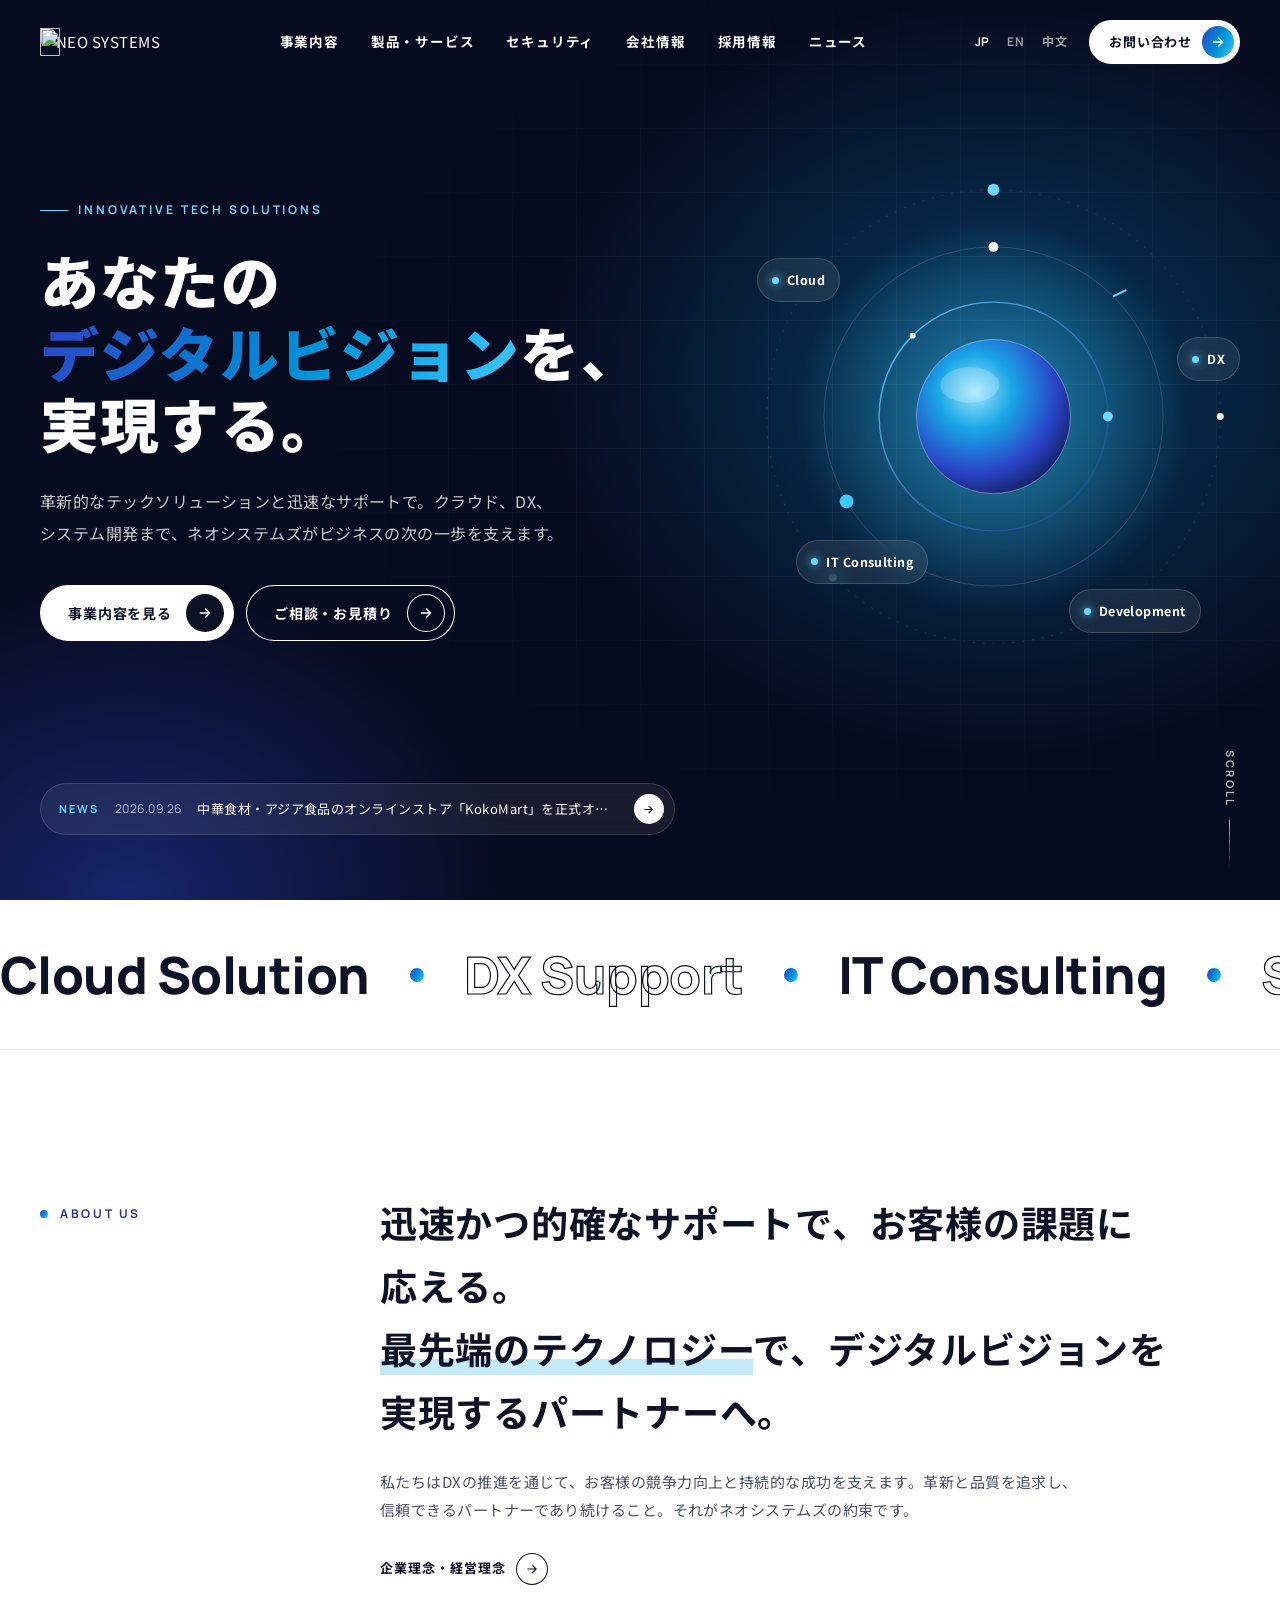
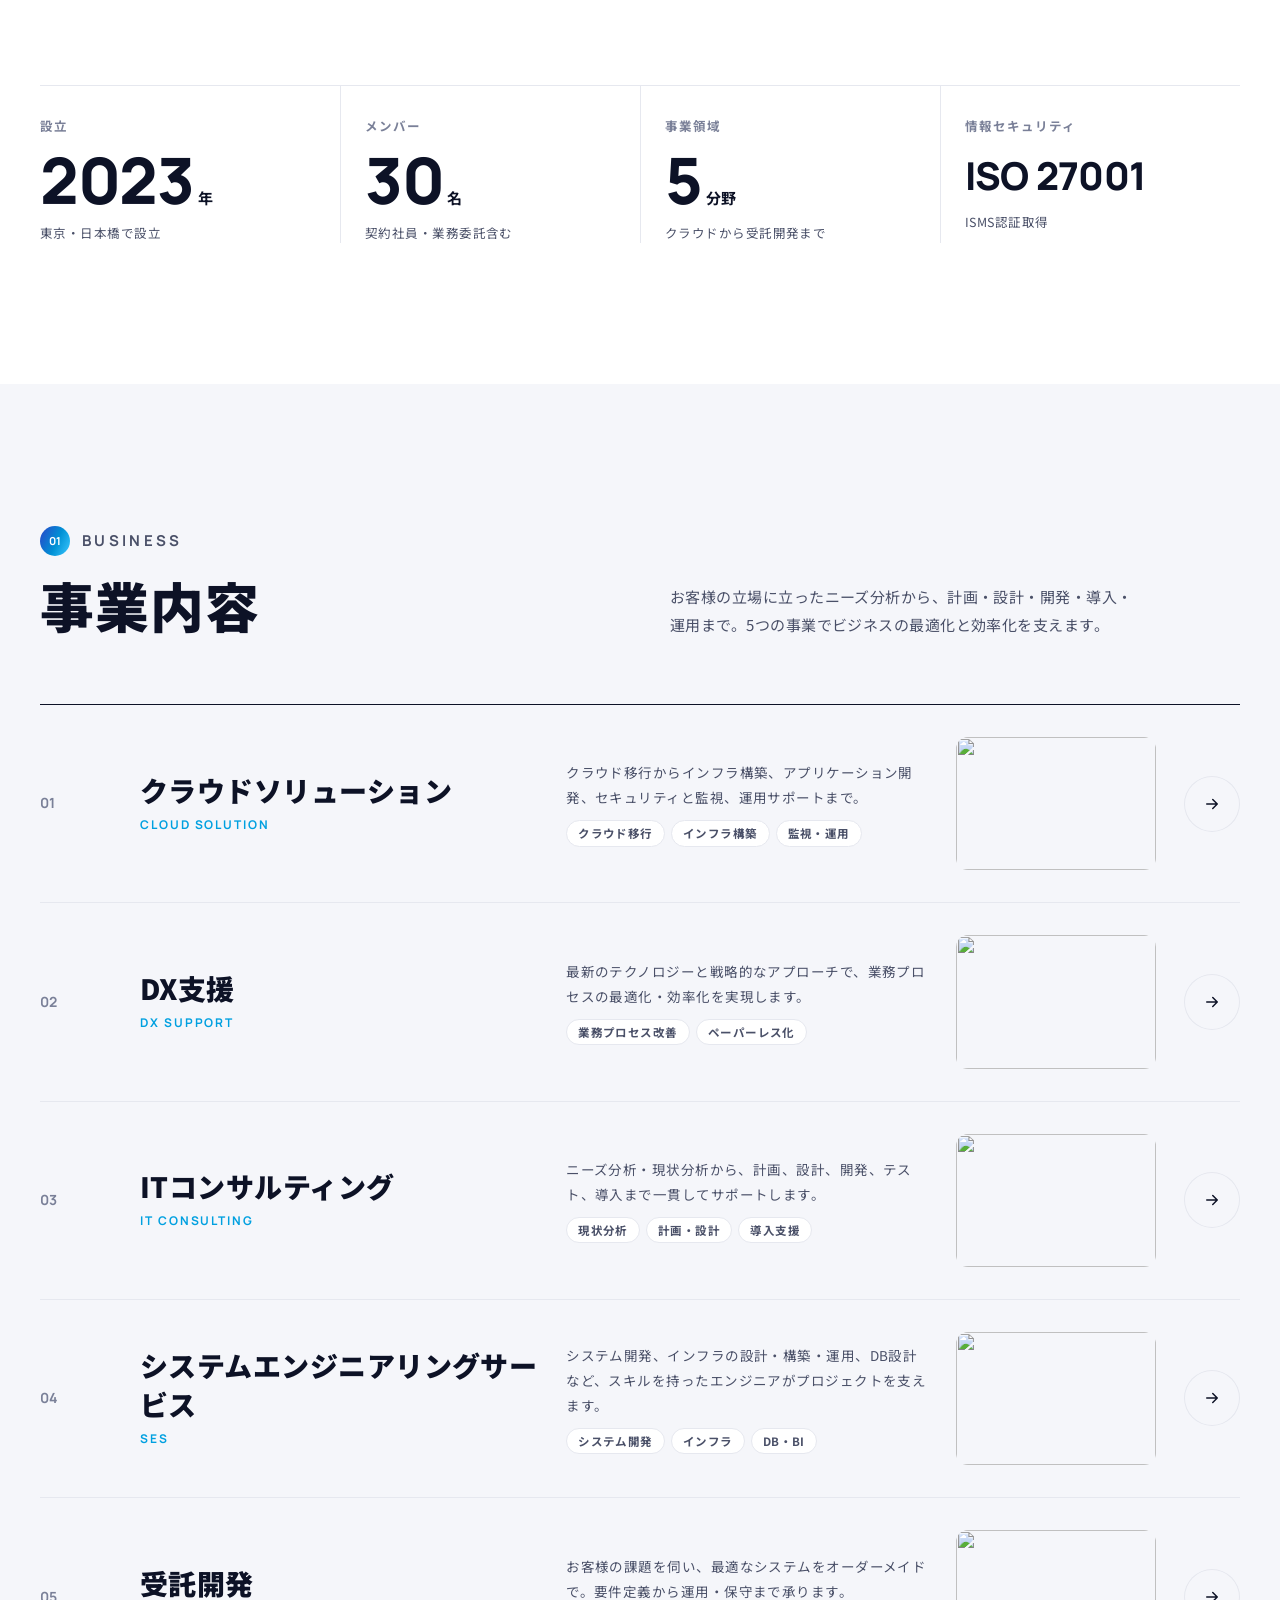
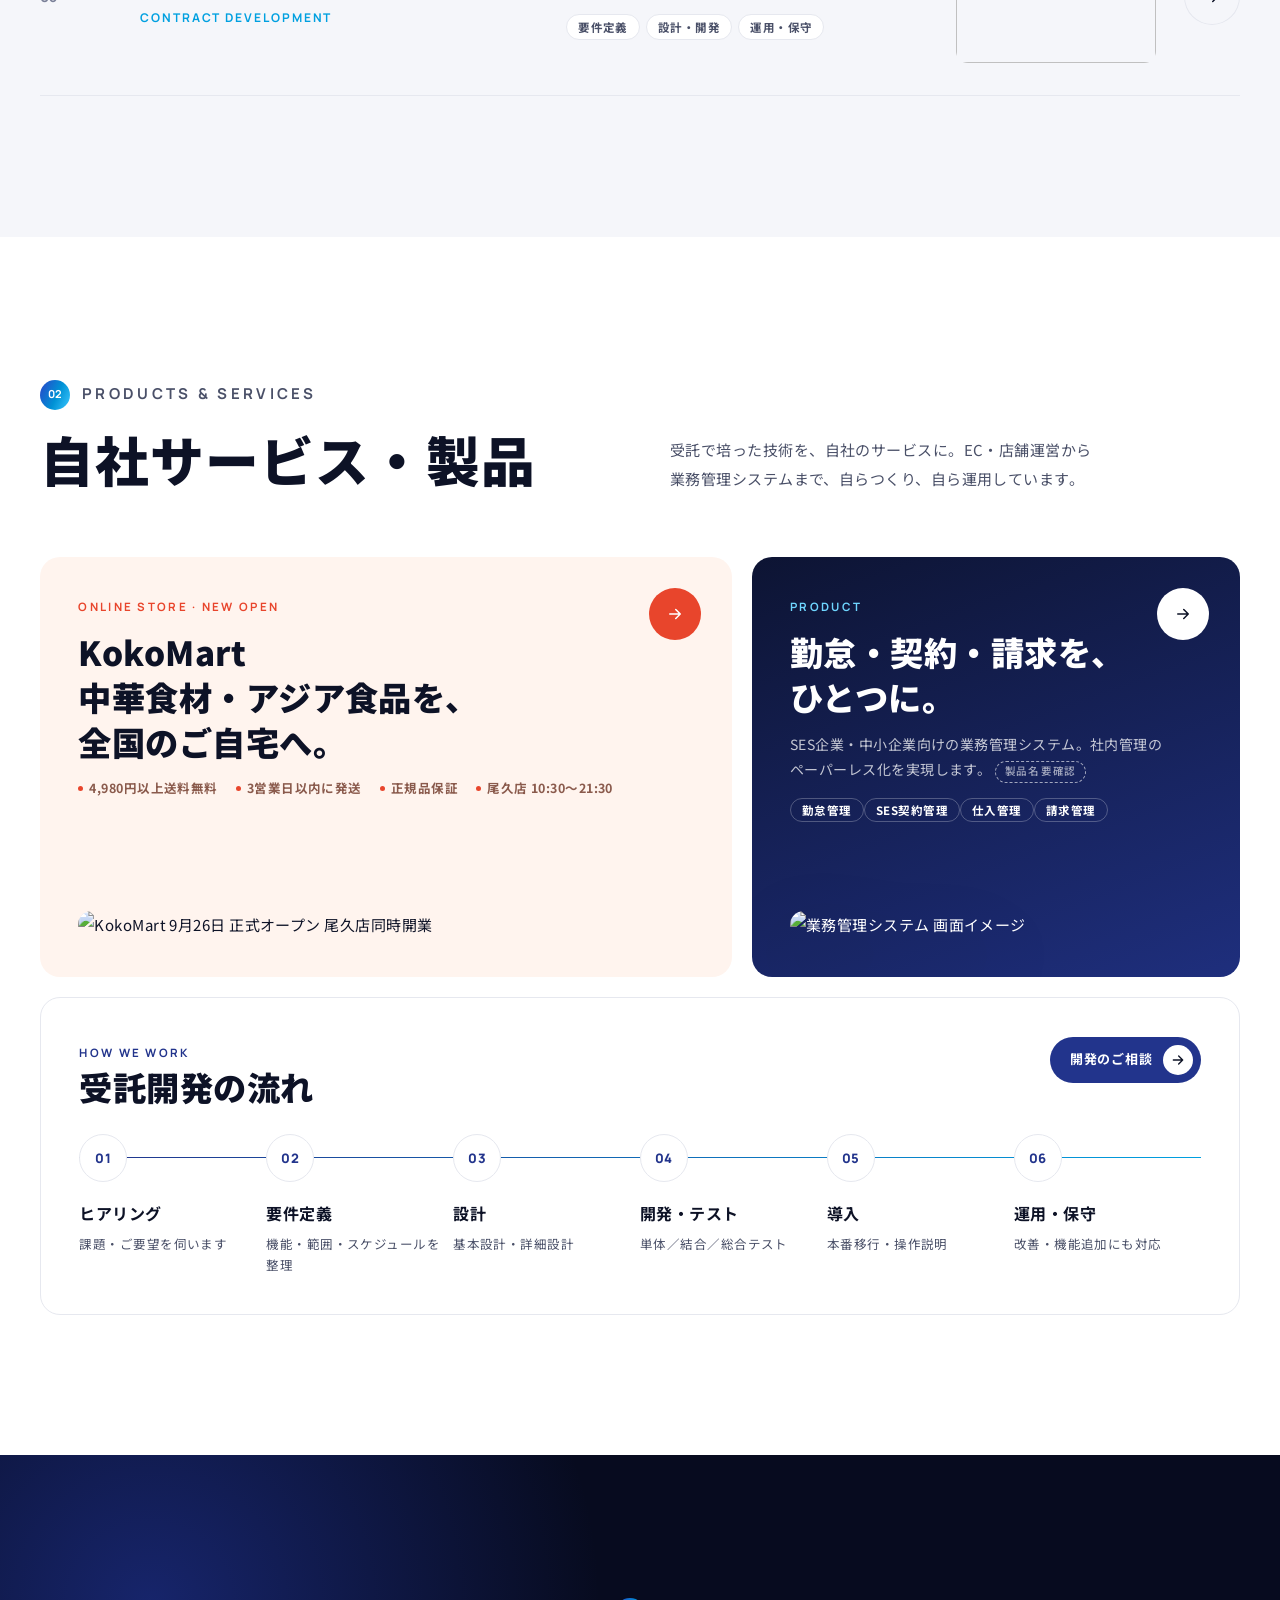
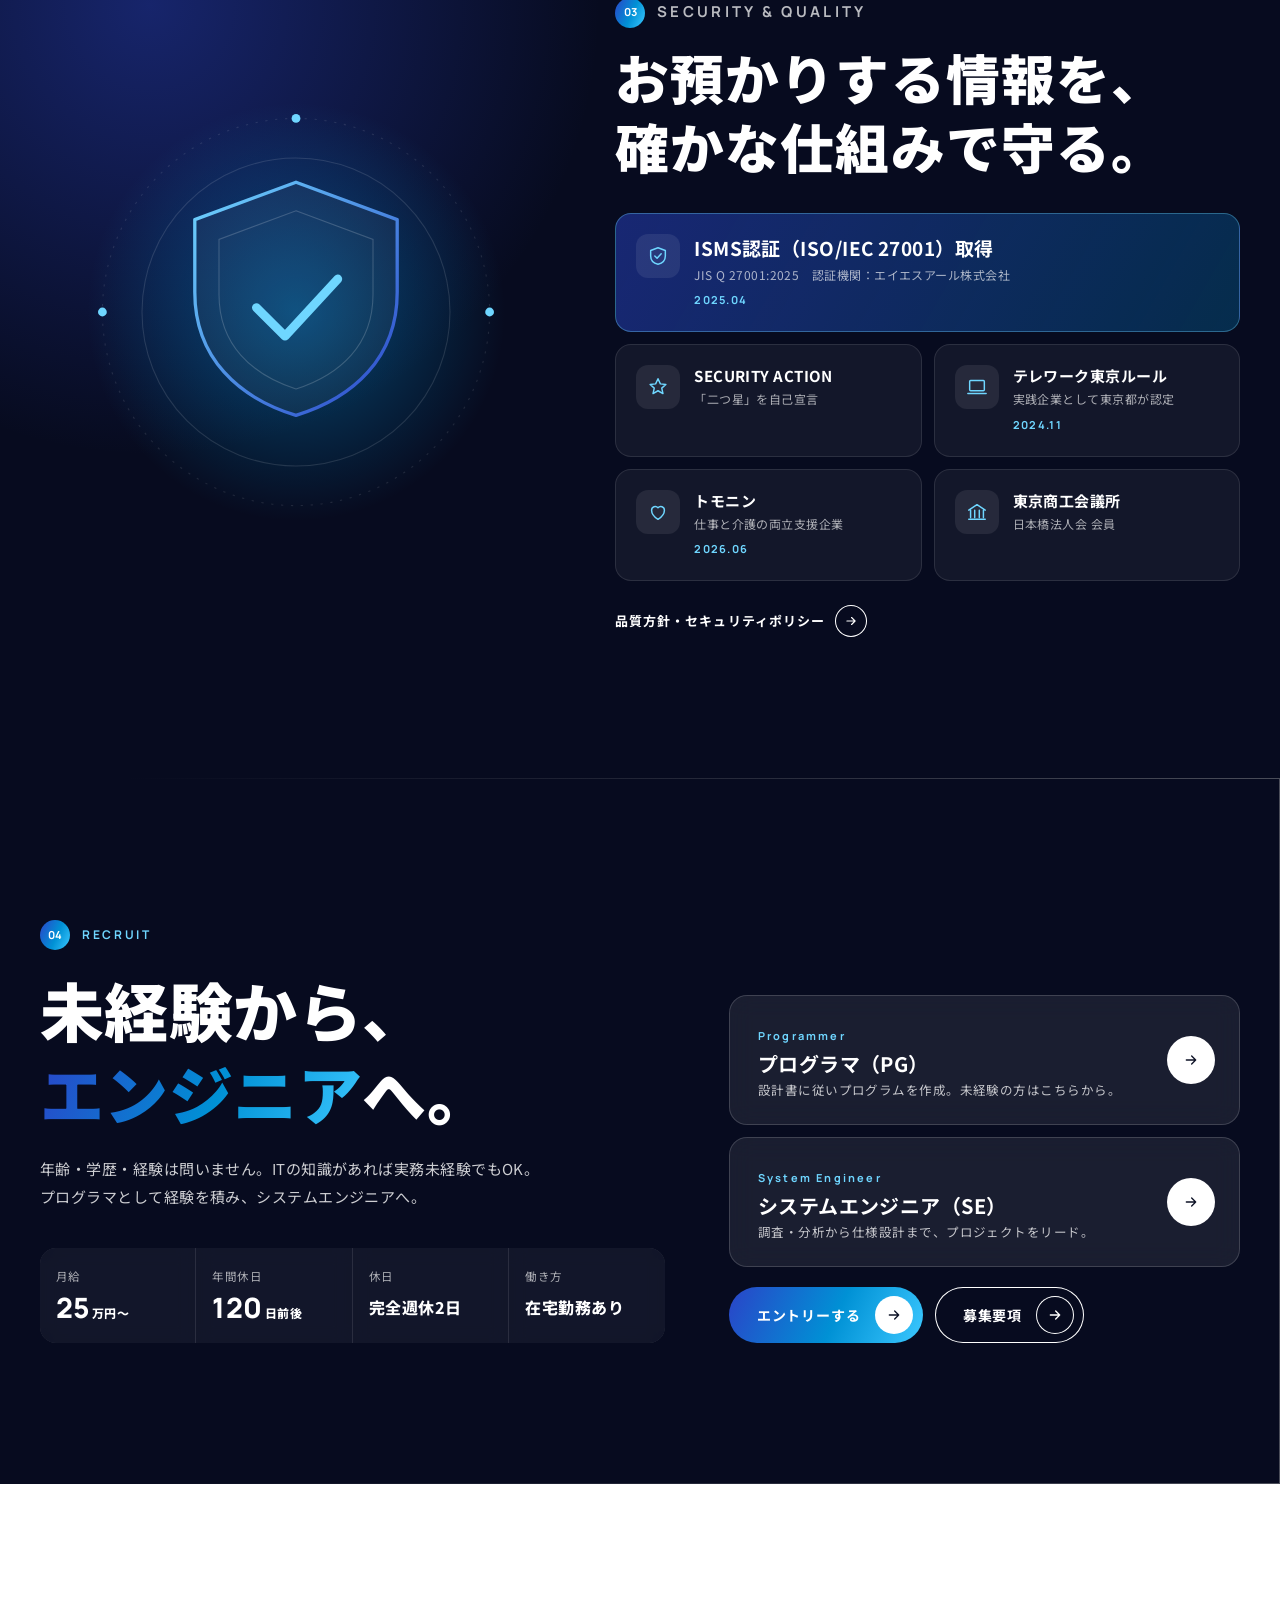
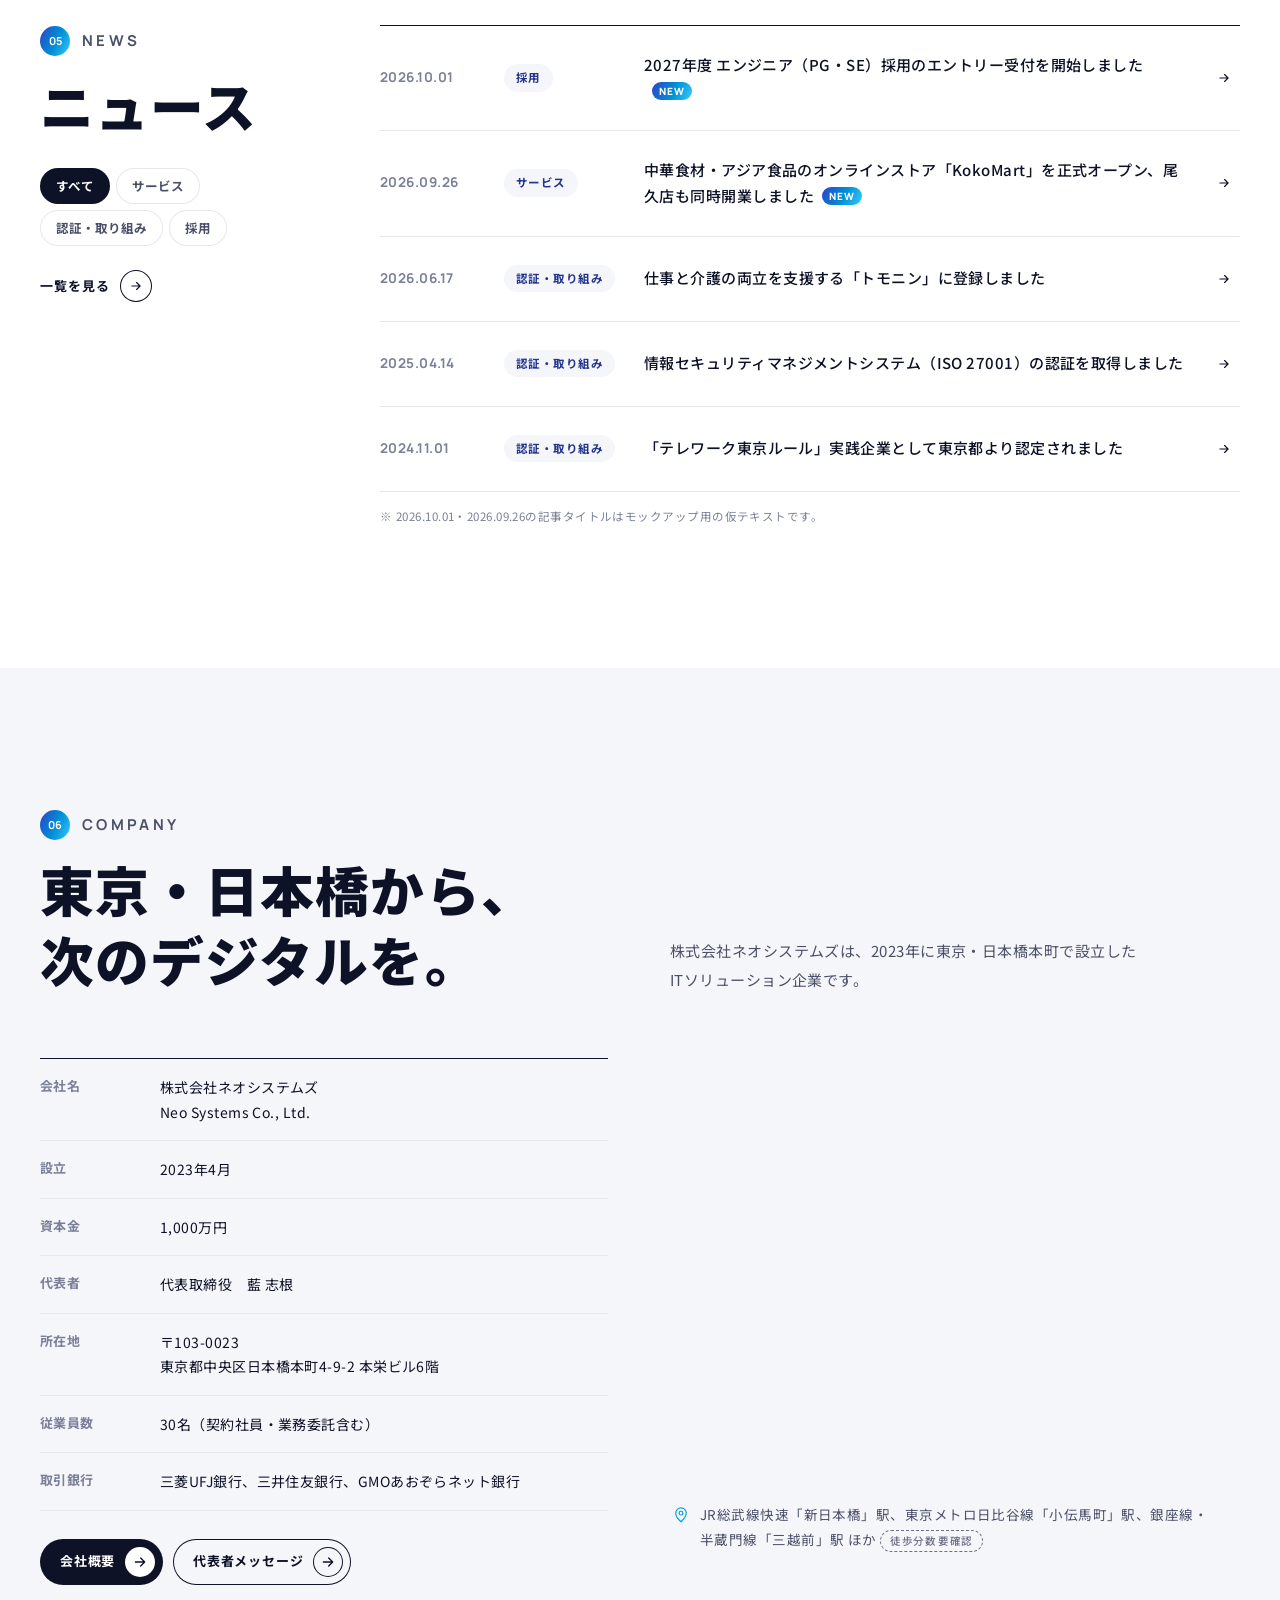
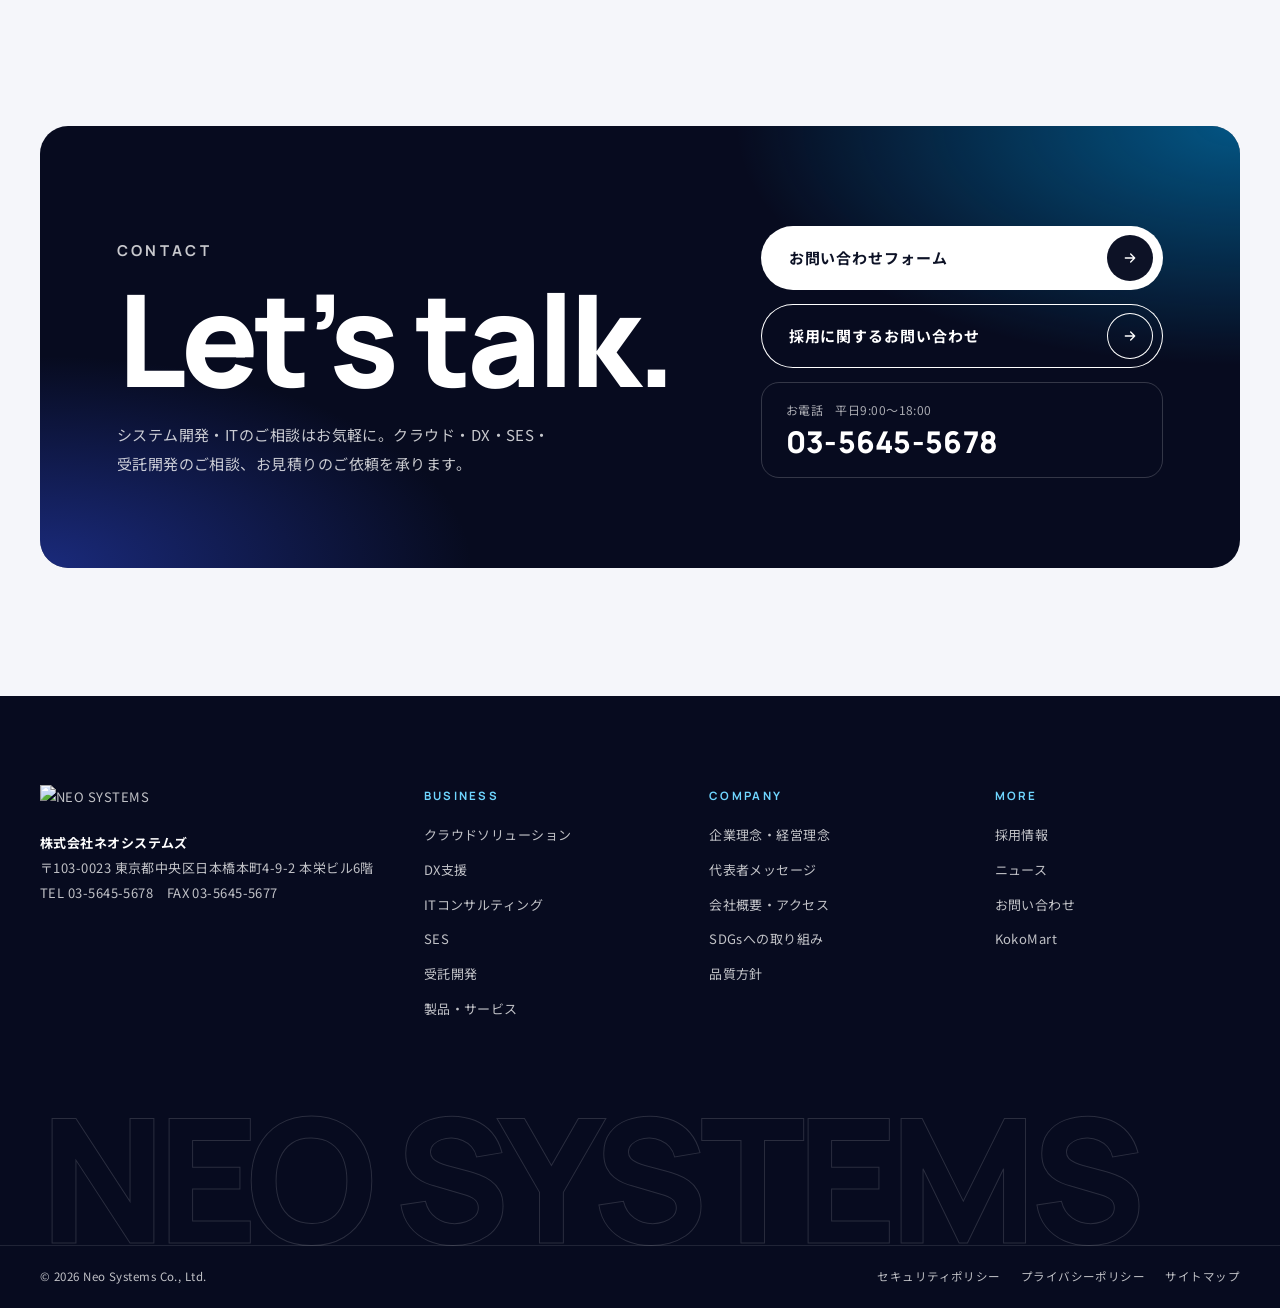
==== mockup/b-modern/ja/index.html @ 88babad9 "Initial commit: Neo Systems website mockups Co-Authored-By: Claude Opus 5.5 <noreply@anthropic.com>" ====
<!DOCTYPE html>
<html lang="ja" class="no-js">
<head>
<meta charset="utf-8">
<meta name="viewport" content="width=device-width,initial-scale=1">
<title>株式会社ネオシステムズ｜クラウド・DX支援・システム開発（東京・日本橋）</title>
<meta name="description" content="株式会社ネオシステムズの公式サイト。クラウドソリューション、DX支援、ITコンサルティング、システムエンジニアリングサービス（SES）、受託開発。ISO/IEC 27001（ISMS）認証取得。東京・日本橋。">
<link rel="preconnect" href="https://fonts.googleapis.com"><link rel="preconnect" href="https://fonts.gstatic.com" crossorigin>
<link href="https://fonts.googleapis.com/css2?family=Noto+Sans+JP:wght@400;500;700;900&family=Manrope:wght@500;700;800&display=swap" rel="stylesheet">
<link rel="stylesheet" href="../assets/css/style.css">
</head>
<body>
<svg width="0" height="0" style="position:absolute" aria-hidden="true"><defs>
<symbol id="ar" viewBox="0 0 24 24" fill="none" stroke="currentColor" stroke-width="2" stroke-linecap="round" stroke-linejoin="round"><path d="M5 12h14M13 6l6 6-6 6"/></symbol>
<symbol id="i-shield" viewBox="0 0 24 24" fill="none" stroke="currentColor" stroke-width="1.6" stroke-linecap="round" stroke-linejoin="round"><path d="M12 3l8 3v6c0 5-3.5 8-8 9-4.5-1-8-4-8-9V6z"/><path d="M8.5 12l2.5 2.5 4.5-5"/></symbol>
<symbol id="i-star" viewBox="0 0 24 24" fill="none" stroke="currentColor" stroke-width="1.6" stroke-linecap="round" stroke-linejoin="round"><path d="M12 3l2.6 5.6 6 .6-4.5 4 1.3 6-5.4-3.1-5.4 3.1 1.3-6-4.5-4 6-.6z"/></symbol>
<symbol id="i-heart" viewBox="0 0 24 24" fill="none" stroke="currentColor" stroke-width="1.6" stroke-linecap="round" stroke-linejoin="round"><path d="M12 20s-7-4.5-7-10a4 4 0 0 1 7-2.6A4 4 0 0 1 19 10c0 5.5-7 10-7 10z"/></symbol>
<symbol id="i-laptop" viewBox="0 0 24 24" fill="none" stroke="currentColor" stroke-width="1.6" stroke-linecap="round" stroke-linejoin="round"><rect x="4" y="5" width="16" height="11" rx="1"/><path d="M2 19h20"/></symbol>
<symbol id="i-hall" viewBox="0 0 24 24" fill="none" stroke="currentColor" stroke-width="1.6" stroke-linecap="round" stroke-linejoin="round"><path d="M3 10l9-6 9 6M5 10v8M9.5 10v8M14.5 10v8M19 10v8M3 20h18"/></symbol>
<symbol id="i-pin" viewBox="0 0 24 24" fill="none" stroke="currentColor" stroke-width="1.6" stroke-linecap="round" stroke-linejoin="round"><path d="M12 21s7-6.2 7-11.5A7 7 0 0 0 5 9.5C5 14.8 12 21 12 21z"/><circle cx="12" cy="9.5" r="2.5"/></symbol>
</defs></svg>

<header class="hdr">
<div class="wrap">
<a class="logo" href="index.html" aria-label="株式会社ネオシステムズ ホーム"><img class="lt" src="https://www.neo-systems.co.jp/wp-content/uploads/2023/03/%E9%80%8F%E6%98%8E2-1.png" alt="NEO SYSTEMS" width="140" height="28"><img class="dk" src="https://www.neo-systems.co.jp/wp-content/uploads/2023/03/%E6%B7%B1%E8%89%B2%E8%83%8C%E6%99%AF%E7%94%A8%E9%80%8F%E6%98%8E2-2.png" alt="" width="140" height="28"></a>
<nav class="gnav" aria-label="グローバルナビゲーション"><ul>
<li><a href="#business">事業内容</a></li>
<li><a href="#products">製品・サービス</a></li>
<li><a href="#security">セキュリティ</a></li>
<li><a href="#company">会社情報</a></li>
<li><a href="#recruit">採用情報</a></li>
<li><a href="#news">ニュース</a></li>
</ul></nav>
<div class="hdr__r">
<div class="lng" role="group" aria-label="Language"><a class="on" href="index.html">JP</a><a href="../en/index.html" data-soon="English版は、デザインの方向性が決まり次第作成します。">EN</a><a href="../zh/index.html" data-soon="中文版は、デザインの方向性が決まり次第作成します。">中文</a></div>
<a class="btn" href="contact.html">お問い合わせ<i><svg><use href="#ar"/></svg></i></a>
<button class="burger" aria-label="メニュー" aria-expanded="false" aria-controls="ovl"><i></i><i></i></button>
</div>
</div>
</header>

<div class="ovl" id="ovl" aria-hidden="true">
<ul>
<li><a href="#business">事業内容<small>Business</small></a></li>
<li><a href="#products">製品・サービス<small>Products</small></a></li>
<li><a href="#security">セキュリティ<small>Security</small></a></li>
<li><a href="#company">会社情報<small>Company</small></a></li>
<li><a href="#recruit">採用情報<small>Recruit</small></a></li>
<li><a href="#news">ニュース<small>News</small></a></li>
</ul>
<div class="ovl__b">
<a class="btn btn--grad" href="contact.html">お問い合わせ<i><svg><use href="#ar"/></svg></i></a>
<a class="ovl__tel" href="tel:+81356455678"><small>お電話（平日9:00〜18:00）</small>03-5645-5678</a>
<div class="lng" role="group" aria-label="Language"><a class="on" href="index.html">日本語</a><a href="../en/index.html" data-soon="English版は、デザインの方向性が決まり次第作成します。">English</a><a href="../zh/index.html" data-soon="中文版は、デザインの方向性が決まり次第作成します。">中文</a></div>
</div>
</div>

<main>
<!-- ============ hero ============ -->
<section class="hero">
<div class="wrap hero__in">
<div>
<p class="hero__k rv">Innovative Tech Solutions</p>
<h1 class="rv rv-d1">あなたの<br><span class="nw"><span class="g">デジタルビジョン</span>を、</span><br>実現する。</h1>
<p class="hero__lead rv rv-d2">革新的な<wbr>テックソリューションと<wbr>迅速な<wbr>サポートで。<wbr>クラウド、<wbr>DX、<wbr>システム開発まで、<wbr>ネオシステムズが<wbr>ビジネスの<wbr>次の一歩を<wbr>支えます。</p>
<div class="hero__cta rv rv-d3"><a class="btn btn--w" href="#business">事業内容を見る<i><svg><use href="#ar"/></svg></i></a><a class="btn btn--line" href="contact.html">ご相談・お見積り<i><svg><use href="#ar"/></svg></i></a></div>
</div>
<div class="hero__vis rv rv-d2" aria-hidden="true">
<div class="orb"><svg viewBox="0 0 500 500" fill="none">
<defs>
<radialGradient id="core" cx="38%" cy="34%" r="70%"><stop offset="0" stop-color="#9fe6ff"/><stop offset=".35" stop-color="#18a6e6"/><stop offset=".75" stop-color="#2a44c8"/><stop offset="1" stop-color="#16226a"/></radialGradient>
<radialGradient id="glow" cx="50%" cy="50%" r="50%"><stop offset="0" stop-color="#3cc8ff" stop-opacity=".55"/><stop offset="1" stop-color="#3cc8ff" stop-opacity="0"/></radialGradient>
<linearGradient id="ring" x1="0" y1="0" x2="1" y2="1"><stop offset="0" stop-color="#6fd6ff"/><stop offset="1" stop-color="#2a44c8" stop-opacity=".2"/></linearGradient>
</defs>
<circle cx="250" cy="250" r="200" fill="url(#glow)"/>
<circle cx="250" cy="250" r="230" stroke="rgba(255,255,255,.1)" stroke-dasharray="2 8"/>
<circle cx="250" cy="250" r="172" stroke="rgba(255,255,255,.14)"/>
<circle cx="250" cy="250" r="116" stroke="url(#ring)" stroke-width="1.5"/>
<g class="spin"><circle cx="250" cy="20" r="6" fill="#6fd6ff"/><circle cx="480" cy="250" r="3.5" fill="#fff"/><circle cx="87" cy="413" r="4" fill="#6fd6ff" opacity=".7"/></g>
<g class="spin spin--r"><circle cx="250" cy="78" r="5" fill="#fff"/><circle cx="101" cy="336" r="7" fill="#3cc8ff"/><path d="M372 128l12-6" stroke="#6fd6ff" stroke-width="2" stroke-linecap="round"/></g>
<g class="spin spin--f"><circle cx="366" cy="250" r="5" fill="#6fd6ff"/><circle cx="168" cy="168" r="3" fill="#fff"/></g>
<circle cx="250" cy="250" r="78" fill="url(#core)"/>
<ellipse cx="226" cy="218" rx="30" ry="18" fill="#fff" opacity=".22"/>
<circle cx="250" cy="250" r="78" stroke="rgba(255,255,255,.35)"/>
</svg></div>
<div class="hero__chips"><span>Cloud</span><span>DX</span><span>IT Consulting</span><span>Development</span></div>
</div>
</div>
<div class="wrap hero__btm">
<a class="ticker" href="#news"><b>NEWS</b><time datetime="2026-09-26">2026.09.26</time><span>中華食材・アジア食品のオンラインストア「KokoMart」を正式オープン</span><i><svg><use href="#ar"/></svg></i></a>
<span class="scrl">SCROLL</span>
</div>
</section>

<!-- ============ marquee ============ -->
<div class="mq" aria-hidden="true"><div class="mq__t">
<span>Cloud Solution</span><span><em>DX Support</em></span><span>IT Consulting</span><span><em>System Engineering</em></span><span>Contract Development</span>
<span>Cloud Solution</span><span><em>DX Support</em></span><span>IT Consulting</span><span><em>System Engineering</em></span><span>Contract Development</span>
</div></div>

<!-- ============ about ============ -->
<section class="sec" id="about"><div class="wrap">
<div class="about">
<p class="about__k rv">About us</p>
<div>
<p class="about__s rv">迅速かつ<wbr>的確な<wbr>サポートで、<wbr>お客様の<wbr>課題に<wbr>応える。<br><em>最先端の<wbr>テクノロジー</em>で、<wbr>デジタルビジョンを<wbr>実現する<wbr>パートナーへ。</p>
<p class="rv rv-d1">私たちは<wbr>DXの<wbr>推進を<wbr>通じて、<wbr>お客様の<wbr>競争力向上と<wbr>持続的な<wbr>成功を<wbr>支えます。<wbr>革新と<wbr>品質を<wbr>追求し、<wbr>信頼できる<wbr>パートナーで<wbr>あり続けること。<wbr>それが<wbr>ネオシステムズの<wbr>約束です。</p>
<a class="lnk rv rv-d2" href="company.html#philosophy">企業理念・経営理念<i><svg><use href="#ar"/></svg></i></a>
</div>
</div>
<ul class="stats">
<li class="rv"><small>設立</small><b><span data-count="2023">2023</span><u>年</u></b><p>東京・日本橋で設立</p></li>
<li class="rv rv-d1"><small>メンバー</small><b><span data-count="30">30</span><u>名</u></b><p>契約社員・業務委託含む</p></li>
<li class="rv rv-d2"><small>事業領域</small><b><span data-count="5">5</span><u>分野</u></b><p>クラウドから受託開発まで</p></li>
<li class="rv rv-d3"><small>情報セキュリティ</small><b class="s">ISO 27001</b><p>ISMS認証取得</p></li>
</ul>
</div></section>

<!-- ============ business ============ -->
<section class="sec sec--soft" id="business"><div class="wrap">
<div class="sh"><div><p class="sh__k rv"><b>01</b>Business</p><h2 class="rv rv-d1">事業内容</h2></div><p class="rv rv-d2">お客様の<wbr>立場に<wbr>立った<wbr>ニーズ分析から、<wbr>計画・設計・開発・導入・運用まで。<wbr>5つの<wbr>事業で<wbr>ビジネスの<wbr>最適化と<wbr>効率化を<wbr>支えます。</p></div>
<ul class="svc">
<li class="rv"><a href="business.html#cloud"><span class="svc__no">01</span><span class="svc__t"><b>クラウド<wbr>ソリューション</b><small>Cloud Solution</small></span><span class="svc__d">クラウド移行から<wbr>インフラ構築、<wbr>アプリケーション開発、<wbr>セキュリティと<wbr>監視、<wbr>運用サポートまで。<span class="tags"><span>クラウド移行</span><span>インフラ構築</span><span>監視・運用</span></span></span><span class="svc__img"><img src="https://www.neo-systems.co.jp/wp-content/uploads/2023/03/advantages-and-disadvantages-of-cloud-service.jpg" alt=""></span><span class="svc__go"><svg><use href="#ar"/></svg></span></a></li>
<li class="rv"><a href="business.html#dx"><span class="svc__no">02</span><span class="svc__t"><b>DX支援</b><small>DX Support</small></span><span class="svc__d">最新の<wbr>テクノロジーと<wbr>戦略的な<wbr>アプローチで、<wbr>業務プロセスの<wbr>最適化・効率化を<wbr>実現します。<span class="tags"><span>業務プロセス改善</span><span>ペーパーレス化</span></span></span><span class="svc__img"><img src="https://www.neo-systems.co.jp/wp-content/uploads/2023/06/cropped-dx-3.jpg" alt=""></span><span class="svc__go"><svg><use href="#ar"/></svg></span></a></li>
<li class="rv"><a href="business.html#consulting"><span class="svc__no">03</span><span class="svc__t"><b>ITコンサルティング</b><small>IT Consulting</small></span><span class="svc__d">ニーズ分析・現状分析から、<wbr>計画、<wbr>設計、<wbr>開発、<wbr>テスト、<wbr>導入まで<wbr>一貫して<wbr>サポートします。<span class="tags"><span>現状分析</span><span>計画・設計</span><span>導入支援</span></span></span><span class="svc__img"><img src="https://www.neo-systems.co.jp/wp-content/uploads/2023/03/B004.jpg" alt=""></span><span class="svc__go"><svg><use href="#ar"/></svg></span></a></li>
<li class="rv"><a href="business.html#ses"><span class="svc__no">04</span><span class="svc__t"><b>システム<wbr>エンジニアリング<wbr>サービス</b><small>SES</small></span><span class="svc__d">システム開発、<wbr>インフラの<wbr>設計・構築・運用、<wbr>DB設計など、<wbr>スキルを<wbr>持った<wbr>エンジニアが<wbr>プロジェクトを<wbr>支えます。<span class="tags"><span>システム開発</span><span>インフラ</span><span>DB・BI</span></span></span><span class="svc__img"><img src="https://www.neo-systems.co.jp/wp-content/uploads/2023/10/cropped-cropped-pixta_69012043_M-1200x675-1.jpg" alt=""></span><span class="svc__go"><svg><use href="#ar"/></svg></span></a></li>
<li class="rv"><a href="business.html#contracted"><span class="svc__no">05</span><span class="svc__t"><b>受託開発</b><small>Contract Development</small></span><span class="svc__d">お客様の<wbr>課題を<wbr>伺い、<wbr>最適な<wbr>システムを<wbr>オーダーメイドで。<wbr>要件定義から<wbr>運用・保守まで<wbr>承ります。<span class="tags"><span>要件定義</span><span>設計・開発</span><span>運用・保守</span></span></span><span class="svc__img"><img src="https://www.neo-systems.co.jp/wp-content/uploads/2021/11/cropped-Rectangle-602-1.jpg" alt=""></span><span class="svc__go"><svg><use href="#ar"/></svg></span></a></li>
</ul>
</div></section>

<!-- ============ products (bento) ============ -->
<section class="sec" id="products"><div class="wrap">
<div class="sh"><div><p class="sh__k rv"><b>02</b>Products &amp; Services</p><h2 class="rv rv-d1">自社サービス・製品</h2></div><p class="rv rv-d2">受託で<wbr>培った<wbr>技術を、<wbr>自社の<wbr>サービスに。<wbr>EC・店舗運営から<wbr>業務管理システムまで、<wbr>自ら<wbr>つくり、<wbr>自ら<wbr>運用しています。</p></div>
<div class="bento">
<a class="bc bc--koko rv" href="https://kokomart.jp/ja" target="_blank" rel="noopener">
<span class="bc__go" aria-hidden="true"><svg><use href="#ar"/></svg></span>
<div class="bc__b"><span class="bc__k">Online Store · New Open</span><h3>KokoMart<br>中華食材・アジア食品を、<wbr>全国のご自宅へ。</h3>
<div class="meta"><span>4,980円以上送料無料</span><span>3営業日以内に発送</span><span>正規品保証</span><span>尾久店 10:30〜21:30</span></div></div>
<div class="bc__img"><img src="https://img.kokomart.jp/product/2026/10/a011db4e6d8479c08c74b8c6e0899f0d.png" alt="KokoMart 9月26日 正式オープン 尾久店同時開業"></div>
</a>
<a class="bc bc--sys rv rv-d1" href="products.html">
<span class="bc__go" aria-hidden="true"><svg><use href="#ar"/></svg></span>
<div class="bc__b"><span class="bc__k">Product</span><h3>勤怠・契約・請求を、<wbr>ひとつに。</h3><p>SES企業・<wbr>中小企業向けの<wbr>業務管理システム。<wbr>社内管理の<wbr>ペーパーレス化を<wbr>実現します。 <span class="tbd">製品名 要確認</span></p>
<div class="tags"><span>勤怠管理</span><span>SES契約管理</span><span>仕入管理</span><span>請求管理</span></div></div>
<div class="bc__img"><img src="https://www.neo-systems.co.jp/wp-content/uploads/2023/10/cropped-Mac-1.png" alt="業務管理システム 画面イメージ"></div>
</a>
<div class="bc bc--flow rv" style="min-height:0">
<div class="bc__b">
<div class="hd"><div><span class="bc__k">How we work</span><h3>受託開発の流れ</h3></div><a class="btn btn--navy btn--s" href="contact.html">開発のご相談<i><svg><use href="#ar"/></svg></i></a></div>
<ol class="steps">
<li><b>ヒアリング</b><small>課題・ご要望を<wbr>伺います</small></li>
<li><b>要件定義</b><small>機能・範囲・<wbr>スケジュールを<wbr>整理</small></li>
<li><b>設計</b><small>基本設計・<wbr>詳細設計</small></li>
<li><b>開発・テスト</b><small>単体／結合／<wbr>総合テスト</small></li>
<li><b>導入</b><small>本番移行・<wbr>操作説明</small></li>
<li><b>運用・保守</b><small>改善・<wbr>機能追加にも<wbr>対応</small></li>
</ol>
</div></div>
</div>
</div></section>

<!-- ============ security (dark) ============ -->
<section class="sec sec--dark" id="security"><div class="wrap">
<div class="secu">
<div class="shield rv" aria-hidden="true"><svg viewBox="0 0 400 400" fill="none">
<defs><linearGradient id="sg" x1="0" y1="0" x2="1" y2="1"><stop offset="0" stop-color="#6fd6ff"/><stop offset="1" stop-color="#2a44c8"/></linearGradient>
<radialGradient id="sglow"><stop offset="0" stop-color="#0091d5" stop-opacity=".45"/><stop offset="1" stop-color="#0091d5" stop-opacity="0"/></radialGradient></defs>
<circle cx="200" cy="200" r="190" fill="url(#sglow)"/>
<circle cx="200" cy="200" r="176" stroke="rgba(255,255,255,.1)" stroke-dasharray="2 7"/>
<circle cx="200" cy="200" r="140" stroke="rgba(255,255,255,.12)"/>
<path d="M200 82l92 34v66c0 60-40 96-92 112-52-16-92-52-92-112v-66z" fill="rgba(255,255,255,.04)" stroke="url(#sg)" stroke-width="3" stroke-linejoin="round"/>
<path d="M200 108l70 26v50c0 46-30 73-70 86-40-13-70-40-70-86v-50z" stroke="rgba(255,255,255,.18)"/>
<path d="M164 196l26 26 48-52" stroke="#6fd6ff" stroke-width="8" stroke-linecap="round" stroke-linejoin="round"/>
<g fill="#6fd6ff"><circle cx="24" cy="200" r="4"/><circle cx="376" cy="200" r="4"/><circle cx="200" cy="24" r="4"/></g>
</svg></div>
<div>
<div class="sh" style="display:block;margin-bottom:32px"><p class="sh__k rv"><b>03</b>Security &amp; Quality</p><h2 class="rv rv-d1">お預かりする情報を、<wbr>確かな仕組みで<wbr>守る。</h2></div>
<ul class="certs">
<li class="big rv"><span class="ic"><svg><use href="#i-shield"/></svg></span><span><b>ISMS認証（ISO/IEC 27001）取得</b><small>JIS Q 27001:2025　認証機関：エイエスアール株式会社</small><time>2025.04</time></span></li>
<li class="rv rv-d1"><span class="ic"><svg><use href="#i-star"/></svg></span><span><b>SECURITY ACTION</b><small>「二つ星」を自己宣言</small></span></li>
<li class="rv rv-d1"><span class="ic"><svg><use href="#i-laptop"/></svg></span><span><b>テレワーク東京ルール</b><small>実践企業として東京都が認定</small><time>2024.11</time></span></li>
<li class="rv rv-d2"><span class="ic"><svg><use href="#i-heart"/></svg></span><span><b>トモニン</b><small>仕事と介護の両立支援企業</small><time>2026.06</time></span></li>
<li class="rv rv-d2"><span class="ic"><svg><use href="#i-hall"/></svg></span><span><b>東京商工会議所</b><small>日本橋法人会 会員</small></span></li>
</ul>
<a class="lnk rv" href="security.html">品質方針・セキュリティポリシー<i><svg><use href="#ar"/></svg></i></a>
</div>
</div>
</div></section>

<!-- ============ recruit ============ -->
<section class="sec rec" id="recruit">
<div class="rec__bg"><img src="https://www.neo-systems.co.jp/wp-content/uploads/2021/11/cropped-Rectangle-602-1.jpg" alt=""></div>
<div class="wrap"><div class="rec__g">
<div>
<p class="sh__k rv"><b>04</b>Recruit</p>
<h2 class="rv rv-d1">未経験から、<br><span class="g">エンジニア</span>へ。</h2>
<p class="rec__lead rv rv-d2">年齢・学歴・経験は<wbr>問いません。<wbr>ITの<wbr>知識が<wbr>あれば<wbr>実務未経験でも<wbr>OK。<wbr>プログラマとして<wbr>経験を<wbr>積み、<wbr>システムエンジニアへ。</p>
<ul class="rdata rv rv-d3"><li><small>月給</small><b>25<u>万円〜</u></b></li><li><small>年間休日</small><b>120<u>日前後</u></b></li><li><small>休日</small><b class="s">完全週休2日</b></li><li><small>働き方</small><b class="s">在宅勤務あり</b></li></ul>
</div>
<div class="jobs">
<a class="job rv" href="recruit.html#pg"><span><span class="en">Programmer</span><b>プログラマ（PG）</b><p>設計書に<wbr>従い<wbr>プログラムを<wbr>作成。<wbr>未経験の<wbr>方は<wbr>こちらから。</p></span><i><svg><use href="#ar"/></svg></i></a>
<a class="job rv rv-d1" href="recruit.html#se"><span><span class="en">System Engineer</span><b>システムエンジニア（SE）</b><p>調査・分析から<wbr>仕様設計まで、<wbr>プロジェクトを<wbr>リード。</p></span><i><svg><use href="#ar"/></svg></i></a>
<div class="btn-row rv rv-d2"><a class="btn btn--grad" href="recruit.html#entry">エントリーする<i><svg><use href="#ar"/></svg></i></a><a class="btn btn--line" href="recruit.html">募集要項<i><svg><use href="#ar"/></svg></i></a></div>
</div>
</div></div>
</section>

<!-- ============ news ============ -->
<section class="sec" id="news"><div class="wrap nwrap">
<div><div class="sh"><p class="sh__k rv"><b>05</b>News</p><h2 class="rv rv-d1">ニュース</h2></div>
<div class="ntabs rv rv-d2" role="group" aria-label="カテゴリで絞り込み"><button class="on" data-cat="all" aria-pressed="true">すべて</button><button data-cat="svc" aria-pressed="false">サービス</button><button data-cat="cert" aria-pressed="false">認証・取り組み</button><button data-cat="rec" aria-pressed="false">採用</button></div>
<a class="lnk rv" href="news.html" style="margin-top:24px">一覧を見る<i><svg><use href="#ar"/></svg></i></a></div>
<div>
<ul class="nlist">
<li data-cat="rec" class="rv"><a href="news.html"><time>2026.10.01</time><span class="cat">採用</span><span class="t">2027年度 エンジニア（PG・SE）採用の<wbr>エントリー受付を<wbr>開始しました<span class="new">NEW</span></span><i><svg><use href="#ar"/></svg></i></a></li>
<li data-cat="svc" class="rv"><a href="news.html"><time>2026.09.26</time><span class="cat">サービス</span><span class="t">中華食材・アジア食品の<wbr>オンラインストア<wbr>「KokoMart」を<wbr>正式オープン、<wbr>尾久店も<wbr>同時開業しました<span class="new">NEW</span></span><i><svg><use href="#ar"/></svg></i></a></li>
<li data-cat="cert" class="rv"><a href="news.html"><time>2026.06.17</time><span class="cat">認証・取り組み</span><span class="t">仕事と介護の<wbr>両立を<wbr>支援する<wbr>「トモニン」に<wbr>登録しました</span><i><svg><use href="#ar"/></svg></i></a></li>
<li data-cat="cert" class="rv"><a href="news.html"><time>2025.04.14</time><span class="cat">認証・取り組み</span><span class="t">情報セキュリティ<wbr>マネジメントシステム<wbr>（ISO 27001）の<wbr>認証を<wbr>取得しました</span><i><svg><use href="#ar"/></svg></i></a></li>
<li data-cat="cert" class="rv"><a href="news.html"><time>2024.11.01</time><span class="cat">認証・取り組み</span><span class="t">「テレワーク東京ルール」<wbr>実践企業として<wbr>東京都より<wbr>認定されました</span><i><svg><use href="#ar"/></svg></i></a></li>
</ul>
<p class="nnote">※ 2026.10.01・2026.09.26の記事タイトルはモックアップ用の仮テキストです。</p>
</div>
</div></section>

<!-- ============ company ============ -->
<section class="sec sec--soft" id="company"><div class="wrap">
<div class="sh"><div><p class="sh__k rv"><b>06</b>Company</p><h2 class="rv rv-d1">東京・日本橋から、<br>次のデジタルを。</h2></div><p class="rv rv-d2">株式会社ネオシステムズは、<wbr>2023年に<wbr>東京・日本橋本町で<wbr>設立した<wbr>ITソリューション企業です。</p></div>
<div class="co">
<div class="rv"><dl class="dl">
<dt>会社名</dt><dd>株式会社ネオシステムズ<br>Neo Systems Co., Ltd.</dd>
<dt>設立</dt><dd>2023年4月</dd>
<dt>資本金</dt><dd>1,000万円</dd>
<dt>代表者</dt><dd>代表取締役　藍 志根</dd>
<dt>所在地</dt><dd>〒103-0023<br>東京都中央区日本橋本町4-9-2 本栄ビル6階</dd>
<dt>従業員数</dt><dd>30名（契約社員・業務委託含む）</dd>
<dt>取引銀行</dt><dd>三菱UFJ銀行、三井住友銀行、GMOあおぞらネット銀行</dd>
</dl>
<div class="links"><a class="btn btn--s" href="company.html">会社概要<i><svg><use href="#ar"/></svg></i></a><a class="btn btn--s btn--line" href="company.html#message">代表者メッセージ<i><svg><use href="#ar"/></svg></i></a></div></div>
<div class="rv rv-d1"><div class="map"><iframe title="本社所在地の地図" loading="lazy" referrerpolicy="no-referrer-when-downgrade" src="https://maps.google.com/maps?q=%E6%9D%B1%E4%BA%AC%E9%83%BD%E4%B8%AD%E5%A4%AE%E5%8C%BA%E6%97%A5%E6%9C%AC%E6%A9%8B%E6%9C%AC%E7%94%BA4-9-2&z=16&output=embed"></iframe></div>
<p class="acc"><svg><use href="#i-pin"/></svg><span>JR総武線快速「新日本橋」駅、<wbr>東京メトロ日比谷線「小伝馬町」駅、<wbr>銀座線・半蔵門線「三越前」駅 ほか <span class="tbd">徒歩分数 要確認</span></span></p></div>
</div>
</div></section>

<!-- ============ CTA ============ -->
<section class="cta sec--soft"><div class="wrap">
<div class="cta__in rv">
<div><p class="cta__k">Contact</p><h2>Let’s talk.</h2><p>システム開発・ITの<wbr>ご相談は<wbr>お気軽に。<wbr>クラウド・DX・SES・受託開発の<wbr>ご相談、<wbr>お見積りの<wbr>ご依頼を<wbr>承ります。</p></div>
<div class="cta__r">
<a class="btn btn--w" href="contact.html">お問い合わせフォーム<i><svg><use href="#ar"/></svg></i></a>
<a class="btn btn--line" href="recruit.html#entry">採用に関するお問い合わせ<i><svg><use href="#ar"/></svg></i></a>
<a class="cta__tel" href="tel:+81356455678"><small>お電話　平日9:00〜18:00</small><b>03-5645-5678</b></a>
</div>
</div>
</div></section>
</main>

<footer class="ftr"><div class="wrap">
<div class="ftr__g">
<div class="ftr__co"><a class="logo" href="index.html"><img src="https://www.neo-systems.co.jp/wp-content/uploads/2023/03/%E6%B7%B1%E8%89%B2%E8%83%8C%E6%99%AF%E7%94%A8%E9%80%8F%E6%98%8E2-2.png" alt="NEO SYSTEMS" width="130" height="26"></a>
<p><b>株式会社ネオシステムズ</b><br>〒103-0023 東京都中央区日本橋本町4-9-2 本栄ビル6階<br>TEL 03-5645-5678　FAX 03-5645-5677</p></div>
<div><h4>Business</h4><ul><li><a href="business.html#cloud">クラウドソリューション</a></li><li><a href="business.html#dx">DX支援</a></li><li><a href="business.html#consulting">ITコンサルティング</a></li><li><a href="business.html#ses">SES</a></li><li><a href="business.html#contracted">受託開発</a></li><li><a href="products.html">製品・サービス</a></li></ul></div>
<div><h4>Company</h4><ul><li><a href="company.html#philosophy">企業理念・経営理念</a></li><li><a href="company.html#message">代表者メッセージ</a></li><li><a href="company.html">会社概要・アクセス</a></li><li><a href="sdgs.html">SDGsへの取り組み</a></li><li><a href="security.html">品質方針</a></li></ul></div>
<div><h4>More</h4><ul><li><a href="recruit.html">採用情報</a></li><li><a href="news.html">ニュース</a></li><li><a href="contact.html">お問い合わせ</a></li><li><a href="https://kokomart.jp/ja" target="_blank" rel="noopener">KokoMart</a></li></ul></div>
</div>
<p class="ftr__big" aria-hidden="true">NEO SYSTEMS</p>
</div>
<div class="ftr__btm"><div class="wrap"><p>© 2026 Neo Systems Co., Ltd.</p><div class="links"><a href="security.html#policy">セキュリティポリシー</a><a href="privacy.html">プライバシーポリシー</a><a href="sitemap.html">サイトマップ</a></div></div></div>
</footer>
<script src="../assets/js/main.js"></script>
</body></html>
---- mockup/b-modern/assets/css/style.css ----
/* ============================================================
   NEO SYSTEMS — Direction B「モダン・テックブランド」
   Big type, generous whitespace, dark hero, bento cards,
   list-style services, scroll reveals. Brand navy + cyan.
   ============================================================ */

:root{
  --navy:#22348c;
  --navy-d:#16226a;
  --deep:#070b1f;
  --deep-2:#0d1433;
  --cyan:#00a0e0;
  --cyan-l:#6fd6ff;
  --ink:#0d1226;
  --ink-2:#4a5068;
  --ink-3:#7a8098;
  --line:#e6e8ef;
  --soft:#f5f6fa;
  --white:#fff;
  --koko:#e8452c;
  --grad:linear-gradient(115deg,#2a44c8 0%,#0091d5 55%,#3cc8ff 100%);
  --sans:'Noto Sans JP','Hiragino Kaku Gothic ProN','Yu Gothic',Meiryo,sans-serif;
  --en:'Manrope','Noto Sans JP',sans-serif;
  --w:1240px;
  --gut:clamp(16px,4vw,40px);
  --ease:cubic-bezier(.22,.61,.36,1);
  --r:20px;
}

*{box-sizing:border-box;margin:0;padding:0}
html{-webkit-text-size-adjust:100%;scroll-behavior:smooth}
body{font-family:var(--sans);font-size:15px;line-height:1.9;letter-spacing:.03em;color:var(--ink);background:var(--white);-webkit-font-smoothing:antialiased;overflow-x:clip}
img{max-width:100%;height:auto;display:block}
a{color:inherit;text-decoration:none}
ul,ol{list-style:none}
button{font:inherit;color:inherit;background:none;border:0;cursor:pointer}
input{font:inherit}
.wrap{width:min(var(--w),100% - var(--gut)*2);margin-inline:auto}
.en{font-family:var(--en)}
html[lang="ja"] h1,html[lang="ja"] h2,html[lang="ja"] h3,html[lang="ja"] p{word-break:keep-all;overflow-wrap:anywhere}
.tbd{display:inline-flex;align-items:center;gap:5px;height:22px;padding:0 9px;border:1px dashed currentColor;border-radius:99px;font-size:10.5px;font-weight:500;letter-spacing:.04em;white-space:nowrap;line-height:1;vertical-align:middle;opacity:.8}

/* ---------- buttons ---------- */
.btn{display:inline-flex;align-items:center;justify-content:center;gap:14px;height:56px;padding:0 10px 0 28px;border-radius:99px;background:var(--ink);color:#fff;font-weight:700;font-size:14px;letter-spacing:.06em;transition:background .25s,color .25s,transform .25s var(--ease)}
.btn i{width:38px;height:38px;border-radius:50%;background:#fff;color:var(--ink);display:grid;place-items:center;transition:transform .3s var(--ease)}
.btn i svg{width:16px;height:16px}
.btn:hover i{transform:translateX(3px)}
.btn--navy{background:var(--navy)}
.btn--navy:hover{background:var(--navy-d)}
.btn--grad{background:var(--grad)}
.btn--w{background:#fff;color:var(--ink)}
.btn--w i{background:var(--ink);color:#fff}
.btn--line{background:transparent;color:inherit;box-shadow:inset 0 0 0 1px currentColor}
.btn--line i{background:transparent;color:inherit;box-shadow:inset 0 0 0 1px currentColor}
.btn--line:hover{background:rgba(127,127,127,.12)}
.btn--s{height:46px;font-size:13px;padding:0 8px 0 20px;gap:10px}
.btn--s i{width:30px;height:30px}
.lnk{display:inline-flex;align-items:center;gap:10px;font-family:var(--en);font-size:13px;font-weight:700;letter-spacing:.08em}
.lnk i{width:32px;height:32px;border-radius:50%;box-shadow:inset 0 0 0 1px currentColor;display:grid;place-items:center;transition:.3s var(--ease)}
.lnk i svg{width:14px;height:14px}
.lnk:hover i{background:var(--ink);color:#fff;box-shadow:none}

/* ---------- header ---------- */
.hdr{position:fixed;left:0;right:0;top:0;z-index:80;transition:background .35s,box-shadow .35s,color .35s;color:#fff}
.hdr .wrap{display:flex;align-items:center;justify-content:space-between;gap:24px;height:84px;transition:height .35s}
.hdr.is-solid{background:rgba(255,255,255,.88);-webkit-backdrop-filter:blur(14px);backdrop-filter:blur(14px);box-shadow:0 1px 0 var(--line);color:var(--ink)}
.hdr.is-solid .wrap{height:68px}
.logo{display:block;position:relative;height:28px}
.logo img{height:28px;width:auto;transition:opacity .3s}
.logo .dk{position:absolute;left:0;top:0;opacity:0}
.hdr .logo .lt{opacity:0}.hdr .logo .dk{opacity:1}
.hdr.is-solid .logo .lt,.menu-open .hdr .logo .lt{opacity:1}.hdr.is-solid .logo .dk{opacity:0}
.menu-open .hdr .logo .lt{opacity:0}.menu-open .hdr .logo .dk{opacity:1}
.gnav ul{display:flex;gap:4px}
.gnav a{display:block;padding:8px 14px;border-radius:99px;font-size:13.5px;font-weight:700;letter-spacing:.06em;transition:background .25s}
.gnav a:hover{background:rgba(255,255,255,.12)}
.hdr.is-solid .gnav a:hover{background:var(--soft)}
.hdr__r{display:flex;align-items:center;gap:14px}
.lng{display:flex;align-items:center;gap:2px;font-family:var(--en);font-size:12px;font-weight:700}
.lng a{padding:4px 8px;border-radius:99px;opacity:.6;transition:.2s}
.lng a.on{opacity:1}
.lng a:hover{opacity:1}
.hdr .btn{height:44px;font-size:13px;padding:0 6px 0 20px;gap:10px;background:#fff;color:var(--ink)}
.hdr .btn i{width:32px;height:32px;background:var(--grad);color:#fff}
.hdr.is-solid .btn{background:var(--ink);color:#fff}
.burger{display:none;width:48px;height:48px;border-radius:50%;box-shadow:inset 0 0 0 1px currentColor;flex-direction:column;align-items:center;justify-content:center;gap:5px}
.burger i{display:block;width:18px;height:1.5px;background:currentColor;transition:transform .35s var(--ease)}
.menu-open .burger i:nth-child(1){transform:translateY(3.25px) rotate(45deg)}
.menu-open .burger i:nth-child(2){transform:translateY(-3.25px) rotate(-45deg)}
@media(max-width:1080px){.gnav,.hdr .lng{display:none}.burger{display:flex}}
@media(max-width:560px){.hdr .btn{display:none}.hdr .wrap{height:68px}.logo,.logo img{height:22px}}

/* full-screen menu */
.ovl{position:fixed;inset:0;z-index:70;background:var(--deep);color:#fff;display:flex;flex-direction:column;padding:100px var(--gut) 32px;overflow-y:auto;opacity:0;visibility:hidden;transition:opacity .4s var(--ease),visibility 0s .4s}
.menu-open .ovl{opacity:1;visibility:visible;transition:opacity .4s var(--ease)}
.menu-open{overflow:hidden}
.menu-open .hdr{background:transparent;box-shadow:none;color:#fff;-webkit-backdrop-filter:none;backdrop-filter:none}
.ovl ul li{border-bottom:1px solid rgba(255,255,255,.12);opacity:0;transform:translateY(12px);transition:.5s var(--ease)}
.menu-open .ovl ul li{opacity:1;transform:none}
.menu-open .ovl ul li:nth-child(2){transition-delay:.04s}.menu-open .ovl ul li:nth-child(3){transition-delay:.08s}.menu-open .ovl ul li:nth-child(4){transition-delay:.12s}.menu-open .ovl ul li:nth-child(5){transition-delay:.16s}.menu-open .ovl ul li:nth-child(6){transition-delay:.2s}
.ovl ul a{display:flex;align-items:baseline;justify-content:space-between;padding:16px 0;font-size:22px;font-weight:700}
.ovl ul a small{font-family:var(--en);font-size:11px;letter-spacing:.16em;color:var(--cyan-l);text-transform:uppercase}
.ovl__b{margin-top:auto;padding-top:28px;display:flex;flex-direction:column;gap:16px}
.ovl__b .btn{width:100%;justify-content:space-between}
.ovl__tel{font-family:var(--en);font-size:24px;font-weight:800}
.ovl__tel small{display:block;font-family:var(--sans);font-size:11px;font-weight:400;opacity:.7}
.ovl .lng{font-size:14px}
@media(min-width:1081px){.ovl{display:none}}

/* ---------- hero ---------- */
.hero{position:relative;min-height:max(680px,100svh);background:var(--deep);color:#fff;overflow:hidden;display:flex;flex-direction:column}
.hero::before{content:"";position:absolute;inset:0;background:
  radial-gradient(60% 70% at 78% 42%,rgba(0,145,213,.35) 0,transparent 60%),
  radial-gradient(50% 60% at 10% 100%,rgba(42,68,200,.45) 0,transparent 60%);pointer-events:none}
.hero::after{content:"";position:absolute;inset:0;background-image:linear-gradient(rgba(255,255,255,.06) 1px,transparent 1px),linear-gradient(90deg,rgba(255,255,255,.06) 1px,transparent 1px);background-size:64px 64px;-webkit-mask-image:radial-gradient(70% 70% at 70% 45%,#000 0,transparent 75%);mask-image:radial-gradient(70% 70% at 70% 45%,#000 0,transparent 75%);pointer-events:none}
.hero__in{position:relative;z-index:2;flex:1;display:grid;grid-template-columns:1.15fr .85fr;align-items:center;gap:40px;padding:130px 0 48px}
.hero__k{display:inline-flex;align-items:center;gap:10px;font-family:var(--en);font-size:12px;font-weight:700;letter-spacing:.24em;text-transform:uppercase;color:var(--cyan-l)}
.hero__k::before{content:"";width:28px;height:1px;background:currentColor}
.hero h1{font-size:clamp(30px,4.6vw,66px);font-weight:900;line-height:1.22;letter-spacing:.02em;margin-top:22px}
.hero h1 .nw{white-space:nowrap}
.hero h1 .g{background:var(--grad);-webkit-background-clip:text;background-clip:text;color:transparent}
.hero__lead{font-size:clamp(14px,1.3vw,16px);color:rgba(255,255,255,.78);margin-top:26px;max-width:540px;line-height:2}
.hero__cta{display:flex;flex-wrap:wrap;gap:12px;margin-top:36px}
.hero__vis{position:relative;aspect-ratio:1/1;width:100%;max-width:520px;justify-self:end}
.orb{position:absolute;inset:0}
.orb svg{width:100%;height:100%;overflow:visible}
.orb .spin{transform-origin:250px 250px;animation:spin 40s linear infinite}
.orb .spin--r{animation-duration:60s;animation-direction:reverse}
.orb .spin--f{animation-duration:26s}
@keyframes spin{to{transform:rotate(360deg)}}
.hero__chips{position:absolute;inset:0}
.hero__chips span{position:absolute;display:inline-flex;align-items:center;gap:8px;padding:9px 14px;border-radius:99px;background:rgba(255,255,255,.08);border:1px solid rgba(255,255,255,.16);-webkit-backdrop-filter:blur(10px);backdrop-filter:blur(10px);font-size:12.5px;font-weight:700;white-space:nowrap;animation:float 6s var(--ease) infinite alternate}
.hero__chips span::before{content:"";width:7px;height:7px;border-radius:50%;background:var(--cyan-l);box-shadow:0 0 10px var(--cyan-l)}
.hero__chips span:nth-child(1){left:2%;top:18%}
.hero__chips span:nth-child(2){right:0;top:34%;animation-delay:-2s}
.hero__chips span:nth-child(3){left:10%;bottom:16%;animation-delay:-4s}
.hero__chips span:nth-child(4){right:8%;bottom:6%;animation-delay:-1s}
@keyframes float{to{transform:translateY(-10px)}}
.hero__btm{position:relative;z-index:2;display:flex;align-items:center;justify-content:space-between;gap:20px;padding-bottom:32px}
.ticker{display:flex;align-items:center;gap:16px;min-width:0;padding:10px 10px 10px 18px;border-radius:99px;background:rgba(255,255,255,.07);border:1px solid rgba(255,255,255,.14);-webkit-backdrop-filter:blur(10px);backdrop-filter:blur(10px);font-size:13px;transition:background .25s}
.ticker:hover{background:rgba(255,255,255,.12)}
.ticker b{font-family:var(--en);font-size:11px;letter-spacing:.18em;color:var(--cyan-l)}
.ticker time{font-family:var(--en);font-size:12px;opacity:.7}
.ticker span{white-space:nowrap;overflow:hidden;text-overflow:ellipsis}
.ticker i{flex:0 0 30px;height:30px;border-radius:50%;background:#fff;color:var(--ink);display:grid;place-items:center}
.ticker i svg{width:13px;height:13px}
.scrl{display:flex;align-items:center;gap:12px;font-family:var(--en);font-size:11px;font-weight:700;letter-spacing:.24em;opacity:.7;writing-mode:vertical-rl}
.scrl::after{content:"";width:1px;height:48px;background:linear-gradient(#fff,transparent);animation:scrl 2s var(--ease) infinite}
@keyframes scrl{0%{transform:scaleY(0);transform-origin:top}50%{transform:scaleY(1);transform-origin:top}51%{transform-origin:bottom}100%{transform:scaleY(0);transform-origin:bottom}}
@media(max-width:900px){
  .hero__in{grid-template-columns:1fr;padding:120px 0 24px;gap:8px}
  .hero__vis{order:-1;max-width:300px;justify-self:center;margin-bottom:-10px}
  .hero__chips span{font-size:11px;padding:6px 10px}
  .scrl{display:none}
}
@media(max-width:560px){.hero__vis{max-width:240px}.ticker time{display:none}}

/* ---------- marquee ---------- */
.mq{overflow:hidden;border-bottom:1px solid var(--line);padding:26px 0;background:#fff}
.mq__t{display:flex;width:max-content;animation:mq 40s linear infinite}
.mq__t span{display:flex;align-items:center;gap:40px;padding-right:40px;font-family:var(--en);font-size:clamp(28px,4vw,52px);font-weight:800;letter-spacing:-.01em;white-space:nowrap;color:var(--ink)}
.mq__t span em{font-style:normal;-webkit-text-stroke:1.2px var(--ink);color:transparent}
.mq__t span::after{content:"";width:14px;height:14px;border-radius:50%;background:var(--grad)}
@keyframes mq{to{transform:translateX(-50%)}}

/* ---------- section heading ---------- */
.sec{padding:clamp(80px,11vw,150px) 0}
.sec--soft{background:var(--soft)}
.sh{display:grid;grid-template-columns:minmax(0,1fr) minmax(0,1fr);gap:24px 60px;align-items:end;margin-bottom:clamp(40px,5vw,72px)}
.sh--c{grid-template-columns:1fr;text-align:center;justify-items:center}
.sh__k{display:inline-flex;align-items:center;gap:12px;font-family:var(--en);font-size:12px;font-weight:700;letter-spacing:.22em;text-transform:uppercase;color:var(--navy)}
.sh__k b{display:grid;place-items:center;width:30px;height:30px;border-radius:50%;background:var(--grad);color:#fff;font-size:11px;letter-spacing:0}
.sh h2{font-size:clamp(30px,4.2vw,56px);font-weight:900;line-height:1.3;letter-spacing:.02em;margin-top:14px}
.sh p{font-size:15px;color:var(--ink-2);max-width:520px}
.sh .lnk{margin-top:18px}
@media(max-width:800px){.sh{grid-template-columns:1fr}}

/* ---------- about + stats ---------- */
.about{display:grid;grid-template-columns:280px 1fr;gap:40px 60px}
.about__k{font-family:var(--en);font-size:12px;font-weight:700;letter-spacing:.22em;text-transform:uppercase;color:var(--navy);display:flex;align-items:center;gap:12px;align-self:start;padding-top:12px}
.about__k::before{content:"";width:8px;height:8px;border-radius:50%;background:var(--grad)}
.about__s{font-size:clamp(22px,2.9vw,38px);font-weight:700;line-height:1.7;letter-spacing:.02em}
.about__s em{font-style:normal;background:linear-gradient(transparent 70%,rgba(0,160,224,.22) 70%)}
.about__s + p{font-size:15px;color:var(--ink-2);margin-top:24px;max-width:720px}
.about .lnk{margin-top:28px}
@media(max-width:800px){.about{grid-template-columns:1fr;gap:16px}}
.stats{display:grid;grid-template-columns:repeat(4,1fr);margin-top:clamp(56px,8vw,100px);border-top:1px solid var(--line)}
.stats li{padding:28px 24px 0 0}
.stats li + li{padding-left:24px;border-left:1px solid var(--line)}
.stats small{display:block;font-size:12.5px;font-weight:700;color:var(--ink-3);letter-spacing:.08em}
.stats b{display:flex;align-items:baseline;gap:4px;font-family:var(--en);font-size:clamp(40px,5vw,68px);font-weight:800;line-height:1.1;letter-spacing:-.02em;margin-top:8px}
.stats b u{text-decoration:none;font-family:var(--sans);font-size:15px;font-weight:700;letter-spacing:0}
.stats b.s{font-size:clamp(26px,3vw,40px);padding:10px 0 7px}
.stats p{font-size:12.5px;color:var(--ink-2);margin-top:6px;line-height:1.7}
@media(max-width:800px){.stats{grid-template-columns:1fr 1fr}.stats li:nth-child(3){padding-left:0;border-left:0}.stats li:nth-child(n+3){border-top:1px solid var(--line);margin-top:24px}}

/* ---------- services list ---------- */
.svc{border-top:1px solid var(--ink)}
.svc li{border-bottom:1px solid var(--line)}
.svc a{display:grid;grid-template-columns:72px minmax(0,1.1fr) minmax(0,1fr) 200px 56px;gap:28px;align-items:center;padding:32px 0;position:relative;transition:padding .4s var(--ease)}
.svc a::before{content:"";position:absolute;inset:0 calc(var(--gut)*-1);background:var(--soft);opacity:0;transition:opacity .35s;z-index:-1;border-radius:12px}
.svc li{position:relative;z-index:0}
.svc a:hover::before{opacity:1}
.svc__no{font-family:var(--en);font-size:14px;font-weight:700;color:var(--ink-3)}
.svc__t b{display:block;font-size:clamp(20px,2.2vw,28px);font-weight:900;line-height:1.4}
.svc__t small{display:block;font-family:var(--en);font-size:12px;font-weight:700;letter-spacing:.16em;text-transform:uppercase;color:var(--cyan);margin-top:4px}
.svc__d{font-size:13.5px;color:var(--ink-2);line-height:1.85}
.svc__d .tags{display:flex;flex-wrap:wrap;gap:6px;margin-top:10px}
.tags span{font-size:11.5px;font-weight:700;padding:3px 11px;border-radius:99px;border:1px solid var(--line);color:var(--ink-2);background:#fff;line-height:1.6}
.svc__img{aspect-ratio:3/2;border-radius:12px;overflow:hidden}
.svc__img img{width:100%;height:100%;object-fit:cover;transition:transform .6s var(--ease)}
.svc a:hover .svc__img img{transform:scale(1.07)}
.svc__go{width:56px;height:56px;border-radius:50%;box-shadow:inset 0 0 0 1px var(--line);display:grid;place-items:center;transition:.35s var(--ease)}
.svc__go svg{width:18px;height:18px}
.svc a:hover .svc__go{background:var(--ink);color:#fff;box-shadow:none;transform:rotate(-45deg)}
@media(max-width:1000px){.svc a{grid-template-columns:48px 1fr 160px;gap:8px 20px}.svc__d{grid-column:2/3;grid-row:2}.svc__img{grid-column:3;grid-row:1/3}.svc__go{display:none}}
@media(max-width:600px){.svc a{grid-template-columns:1fr;padding:26px 0}.svc__no{font-size:12px}.svc__d,.svc__img{grid-column:auto;grid-row:auto}.svc__img{order:-1;aspect-ratio:16/9}}

/* ---------- bento (products) ---------- */
.bento{display:grid;grid-template-columns:repeat(12,1fr);gap:20px}
.bc{position:relative;border-radius:var(--r);overflow:hidden;display:flex;flex-direction:column;min-height:420px;isolation:isolate}
.bc--koko{grid-column:span 7;background:#fff4ee}
.bc--sys{grid-column:span 5;background:linear-gradient(160deg,var(--deep-2),var(--navy) 120%);color:#fff}
.bc--flow{grid-column:span 12;background:#fff;border:1px solid var(--line)}
@media(max-width:900px){.bc--koko,.bc--sys{grid-column:span 12}}
.bc__b{padding:clamp(24px,3vw,40px);display:flex;flex-direction:column;gap:12px;position:relative;z-index:2}
.bc__k{display:inline-flex;align-items:center;gap:8px;font-family:var(--en);font-size:11.5px;font-weight:700;letter-spacing:.2em;text-transform:uppercase}
.bc--koko .bc__k{color:var(--koko)}
.bc--sys .bc__k{color:var(--cyan-l)}
.bc h3{font-size:clamp(24px,2.6vw,34px);font-weight:900;line-height:1.35}
.bc p{font-size:14px;line-height:1.85}
.bc--koko p{color:#6b4a40}
.bc--sys p{color:rgba(255,255,255,.75)}
.bc__img{margin-top:auto;padding:0 clamp(24px,3vw,40px) clamp(24px,3vw,40px)}
.bc__img img{width:100%;border-radius:14px;box-shadow:0 30px 60px -30px rgba(120,40,20,.45);transition:transform .6s var(--ease)}
.bc:hover .bc__img img{transform:translateY(-6px)}
.bc--sys .bc__img img{box-shadow:none;filter:drop-shadow(0 30px 40px rgba(0,0,0,.45))}
.bc .tags span{background:transparent}
.bc--koko .tags span{border-color:rgba(232,69,44,.35);color:var(--koko)}
.bc--sys .tags span{border-color:rgba(255,255,255,.25);color:#fff}
.bc__go{position:absolute;right:clamp(20px,2.4vw,32px);top:clamp(20px,2.4vw,32px);z-index:3;width:52px;height:52px;border-radius:50%;display:grid;place-items:center;background:#fff;color:var(--ink);transition:.35s var(--ease)}
.bc--koko .bc__go{background:var(--koko);color:#fff}
.bc__go svg{width:18px;height:18px}
.bc:hover .bc__go{transform:rotate(-45deg)}
.bc__b .meta{display:flex;flex-wrap:wrap;gap:6px 18px;font-size:12.5px;font-weight:700;color:#8a5a4c}
.bc__b .meta span{display:inline-flex;align-items:center;gap:6px}
.bc__b .meta span::before{content:"";width:5px;height:5px;border-radius:50%;background:var(--koko)}

/* process (inside bento) */
.bc--flow .bc__b{gap:24px}
.steps{display:grid;grid-template-columns:repeat(6,1fr);position:relative;counter-reset:s}
.steps::before{content:"";position:absolute;left:0;right:0;top:23px;height:1px;background:linear-gradient(90deg,var(--navy),var(--cyan))}
.steps li{position:relative;padding-right:12px}
.steps li::before{counter-increment:s;content:counter(s,decimal-leading-zero);display:grid;place-items:center;width:46px;height:46px;border-radius:50%;background:#fff;border:1px solid var(--line);font-family:var(--en);font-size:13px;font-weight:800;color:var(--navy);position:relative;transition:.3s}
.steps li:hover::before{background:var(--grad);color:#fff;border-color:transparent}
.steps b{display:block;font-size:16px;margin-top:16px}
.steps small{display:block;font-size:12.5px;color:var(--ink-2);line-height:1.7;margin-top:4px}
@media(max-width:900px){.steps{grid-template-columns:repeat(3,1fr);row-gap:28px}.steps::before{display:none}}
@media(max-width:520px){.steps{grid-template-columns:1fr 1fr}}
.bc--flow .btn{align-self:flex-start}
.bc--flow .hd{display:flex;align-items:flex-end;justify-content:space-between;gap:20px;flex-wrap:wrap}
.bc--flow .bc__k{color:var(--navy)}

/* ---------- security (dark) ---------- */
.sec--dark{background:var(--deep);color:#fff;position:relative;overflow:hidden}
.sec--dark::before{content:"";position:absolute;width:900px;height:900px;left:-300px;top:-300px;border-radius:50%;background:radial-gradient(closest-side,rgba(42,68,200,.45),transparent);pointer-events:none}
.sec--dark .sh__k{color:var(--cyan-l)}
.sec--dark .sh p{color:rgba(255,255,255,.72)}
.secu{display:grid;grid-template-columns:.9fr 1.1fr;gap:clamp(32px,5vw,80px);align-items:center;position:relative}
@media(max-width:900px){.secu{grid-template-columns:1fr}}
.shield{position:relative;aspect-ratio:1/1;max-width:440px;width:100%;justify-self:center}
.shield svg{width:100%;height:100%}
.certs{display:grid;grid-template-columns:1fr 1fr;gap:12px}
@media(max-width:520px){.certs{grid-template-columns:1fr}}
.certs li{display:flex;gap:14px;align-items:flex-start;padding:20px;border-radius:16px;background:rgba(255,255,255,.05);border:1px solid rgba(255,255,255,.1);transition:background .3s,border-color .3s}
.certs li:hover{background:rgba(255,255,255,.09);border-color:rgba(111,214,255,.4)}
.certs li.big{grid-column:1/-1;background:linear-gradient(120deg,rgba(42,68,200,.5),rgba(0,145,213,.25));border-color:rgba(111,214,255,.35)}
.certs .ic{flex:0 0 44px;height:44px;border-radius:12px;background:rgba(255,255,255,.08);display:grid;place-items:center;color:var(--cyan-l)}
.certs .ic svg{width:22px;height:22px}
.certs b{display:block;font-size:15px;line-height:1.5}
.certs small{display:block;font-size:12px;color:rgba(255,255,255,.65);line-height:1.6;margin-top:2px}
.certs li.big b{font-size:19px}
.certs time{display:block;font-family:var(--en);font-size:11px;font-weight:700;letter-spacing:.12em;color:var(--cyan-l);margin-top:6px}
.secu .lnk{margin-top:24px;color:#fff}
.secu .lnk:hover i{background:#fff;color:var(--ink)}

/* ---------- recruit ---------- */
.rec{position:relative;color:#fff;overflow:hidden;background:var(--deep)}
.rec__bg{position:absolute;inset:0}
.rec__bg img{width:100%;height:100%;object-fit:cover;opacity:.45}
.rec__bg::after{content:"";position:absolute;inset:0;background:linear-gradient(90deg,var(--deep) 10%,rgba(7,11,31,.6) 60%,rgba(7,11,31,.2))}
.rec .wrap{position:relative;z-index:2}
.rec .sh__k{color:var(--cyan-l)}
.rec__g{display:grid;grid-template-columns:1.1fr .9fr;gap:clamp(32px,5vw,80px);align-items:end}
@media(max-width:900px){.rec__g{grid-template-columns:1fr}}
.rec h2{font-size:clamp(34px,5vw,68px);font-weight:900;line-height:1.3;margin-top:18px}
.rec h2 .g{background:var(--grad);-webkit-background-clip:text;background-clip:text;color:transparent}
.rec__lead{font-size:15px;color:rgba(255,255,255,.8);margin-top:20px;max-width:520px}
.rdata{display:grid;grid-template-columns:repeat(4,1fr);gap:1px;margin-top:36px;background:rgba(255,255,255,.14);border-radius:16px;overflow:hidden}
@media(max-width:600px){.rdata{grid-template-columns:1fr 1fr}}
.rdata li{background:rgba(7,11,31,.65);-webkit-backdrop-filter:blur(8px);backdrop-filter:blur(8px);padding:18px 16px}
.rdata small{display:block;font-size:11.5px;color:rgba(255,255,255,.65)}
.rdata b{display:block;font-family:var(--en);font-size:28px;font-weight:800;line-height:1.2;margin-top:4px}
.rdata b u{text-decoration:none;font-family:var(--sans);font-size:12px;margin-left:2px}
.rdata b.s{font-family:var(--sans);font-size:16px;padding:7px 0 5px}
.jobs{display:flex;flex-direction:column;gap:12px}
.job{display:grid;grid-template-columns:1fr auto;gap:12px;align-items:center;padding:24px 24px 24px 28px;border-radius:18px;background:rgba(255,255,255,.08);border:1px solid rgba(255,255,255,.16);-webkit-backdrop-filter:blur(12px);backdrop-filter:blur(12px);transition:.35s var(--ease)}
.job:hover{background:#fff;color:var(--ink)}
.job .en{font-size:11px;font-weight:700;letter-spacing:.2em;color:var(--cyan-l)}
.job:hover .en{color:var(--cyan)}
.job b{display:block;font-size:20px;line-height:1.5}
.job p{font-size:12.5px;opacity:.75;line-height:1.7}
.job i{width:48px;height:48px;border-radius:50%;background:#fff;color:var(--ink);display:grid;place-items:center;transition:.35s var(--ease)}
.job:hover i{background:var(--ink);color:#fff;transform:rotate(-45deg)}
.job i svg{width:16px;height:16px}
.rec .btn-row{display:flex;gap:12px;flex-wrap:wrap;margin-top:8px}

/* ---------- news ---------- */
.nwrap{display:grid;grid-template-columns:280px 1fr;gap:40px 60px}
@media(max-width:900px){.nwrap{grid-template-columns:1fr}}
.nwrap .sh{display:block;margin:0}
.ntabs{display:flex;flex-wrap:wrap;gap:6px;margin-top:28px}
.ntabs button{height:36px;padding:0 16px;border-radius:99px;font-size:12.5px;font-weight:700;color:var(--ink-2);box-shadow:inset 0 0 0 1px var(--line);transition:.25s}
.ntabs button.on{background:var(--ink);color:#fff;box-shadow:none}
.nlist{border-top:1px solid var(--ink)}
.nlist li{border-bottom:1px solid var(--line)}
.nlist li.hide{display:none}
.nlist a{display:grid;grid-template-columns:104px 120px 1fr 32px;gap:20px;align-items:center;padding:26px 0;transition:.3s var(--ease)}
.nlist time{font-family:var(--en);font-size:13.5px;font-weight:700;color:var(--ink-3)}
.nlist .cat{justify-self:start;font-size:11.5px;font-weight:700;padding:3px 12px;border-radius:99px;background:var(--soft);color:var(--navy)}
.nlist .t{font-size:15px;font-weight:500;line-height:1.75}
.nlist .t .new{font-family:var(--en);font-size:10px;font-weight:800;letter-spacing:.1em;color:#fff;background:var(--grad);padding:2px 7px;border-radius:99px;margin-left:8px;vertical-align:2px}
.nlist i{width:32px;height:32px;border-radius:50%;display:grid;place-items:center;transition:.3s var(--ease)}
.nlist i svg{width:14px;height:14px}
.nlist a:hover .t{text-decoration:underline;text-underline-offset:4px}
.nlist a:hover i{background:var(--ink);color:#fff}
.nnote{font-size:11.5px;color:var(--ink-3);margin-top:14px}
@media(max-width:640px){.nlist a{grid-template-columns:auto 1fr;gap:8px 12px;padding:20px 0}.nlist .t{grid-column:1/-1}.nlist i{display:none}}

/* ---------- company ---------- */
.co{display:grid;grid-template-columns:1fr 1fr;gap:clamp(32px,5vw,80px);align-items:start}
@media(max-width:900px){.co{grid-template-columns:1fr}}
.dl{display:grid;grid-template-columns:120px 1fr;border-top:1px solid var(--ink)}
.dl dt,.dl dd{padding:16px 0;border-bottom:1px solid var(--line);font-size:14px;line-height:1.75}
.dl dt{font-weight:700;color:var(--ink-3);font-size:13px}
.map{border-radius:var(--r);overflow:hidden;aspect-ratio:4/3;background:var(--soft)}
.map iframe{width:100%;height:100%;border:0;display:block;filter:grayscale(.85) contrast(1.05)}
.acc{display:flex;gap:10px;margin-top:18px;font-size:13.5px;color:var(--ink-2);line-height:1.8}
.acc svg{flex:0 0 18px;width:18px;height:18px;margin-top:4px;color:var(--cyan)}
.co .links{display:flex;flex-wrap:wrap;gap:10px;margin-top:28px}

/* ---------- CTA ---------- */
.cta{padding:0 0 clamp(80px,10vw,140px)}
.cta__in{position:relative;border-radius:28px;overflow:hidden;background:var(--deep);color:#fff;padding:clamp(40px,7vw,96px) clamp(24px,6vw,88px);display:grid;grid-template-columns:1.2fr .8fr;gap:40px;align-items:end;isolation:isolate}
.cta__in::before{content:"";position:absolute;inset:0;background:radial-gradient(70% 90% at 100% 0,rgba(0,145,213,.55),transparent 60%),radial-gradient(60% 80% at 0 100%,rgba(42,68,200,.55),transparent 60%);z-index:-1}
@media(max-width:900px){.cta__in{grid-template-columns:1fr}}
.cta__k{font-family:var(--en);font-size:12px;font-weight:700;letter-spacing:.22em;color:var(--cyan-l);text-transform:uppercase}
.cta h2{font-family:var(--en);font-size:clamp(56px,10vw,150px);font-weight:800;line-height:.95;letter-spacing:-.04em;margin-top:12px}
.cta p{font-size:15px;color:rgba(255,255,255,.78);margin-top:22px;max-width:480px}
.cta__r{display:flex;flex-direction:column;gap:14px}
.cta__r .btn{justify-content:space-between;height:64px;font-size:15px}
.cta__r .btn i{width:46px;height:46px}
.cta__tel{display:block;padding:16px 24px;border-radius:18px;border:1px solid rgba(255,255,255,.18)}
.cta__tel small{display:block;font-size:12px;color:rgba(255,255,255,.65)}
.cta__tel b{display:block;font-family:var(--en);font-size:30px;font-weight:800;letter-spacing:.01em;line-height:1.3}

/* ---------- footer ---------- */
.ftr{background:var(--deep);color:rgba(255,255,255,.75);padding:clamp(56px,7vw,96px) 0 0;font-size:13px}
.ftr__g{display:grid;grid-template-columns:1.4fr repeat(3,1fr);gap:40px}
@media(max-width:900px){.ftr__g{grid-template-columns:1fr 1fr}}
@media(max-width:520px){.ftr__g{grid-template-columns:1fr}}
.ftr .logo,.ftr .logo img{height:26px}
.ftr__co p{margin-top:20px;line-height:1.9}
.ftr__co b{color:#fff}
.ftr h4{font-family:var(--en);font-size:11.5px;font-weight:700;letter-spacing:.2em;text-transform:uppercase;color:var(--cyan-l);margin-bottom:16px}
.ftr li{margin-bottom:10px}
.ftr li a:hover{color:#fff;text-decoration:underline;text-underline-offset:4px}
.ftr__big{font-family:var(--en);font-size:clamp(48px,13.5vw,210px);font-weight:800;letter-spacing:-.05em;line-height:.8;color:transparent;-webkit-text-stroke:1px rgba(255,255,255,.14);white-space:nowrap;margin-top:clamp(48px,6vw,80px);user-select:none;overflow:hidden}
.ftr__btm{border-top:1px solid rgba(255,255,255,.1);margin-top:-1px}
.ftr__btm .wrap{display:flex;justify-content:space-between;align-items:center;gap:12px;flex-wrap:wrap;padding:20px 0;font-size:11.5px}
.ftr__btm .links{display:flex;gap:20px;flex-wrap:wrap}
.ftr__btm a:hover{color:#fff}

/* ---------- reveal ---------- */
.rv{opacity:0;transform:translateY(28px);transition:opacity .9s var(--ease),transform .9s var(--ease)}
.rv.in{opacity:1;transform:none}
.rv-d1{transition-delay:.08s}.rv-d2{transition-delay:.16s}.rv-d3{transition-delay:.24s}
.no-js .rv{opacity:1;transform:none}
@media(prefers-reduced-motion:reduce){
  *{animation:none!important;transition:none!important;scroll-behavior:auto!important}
  .rv{opacity:1;transform:none}
}
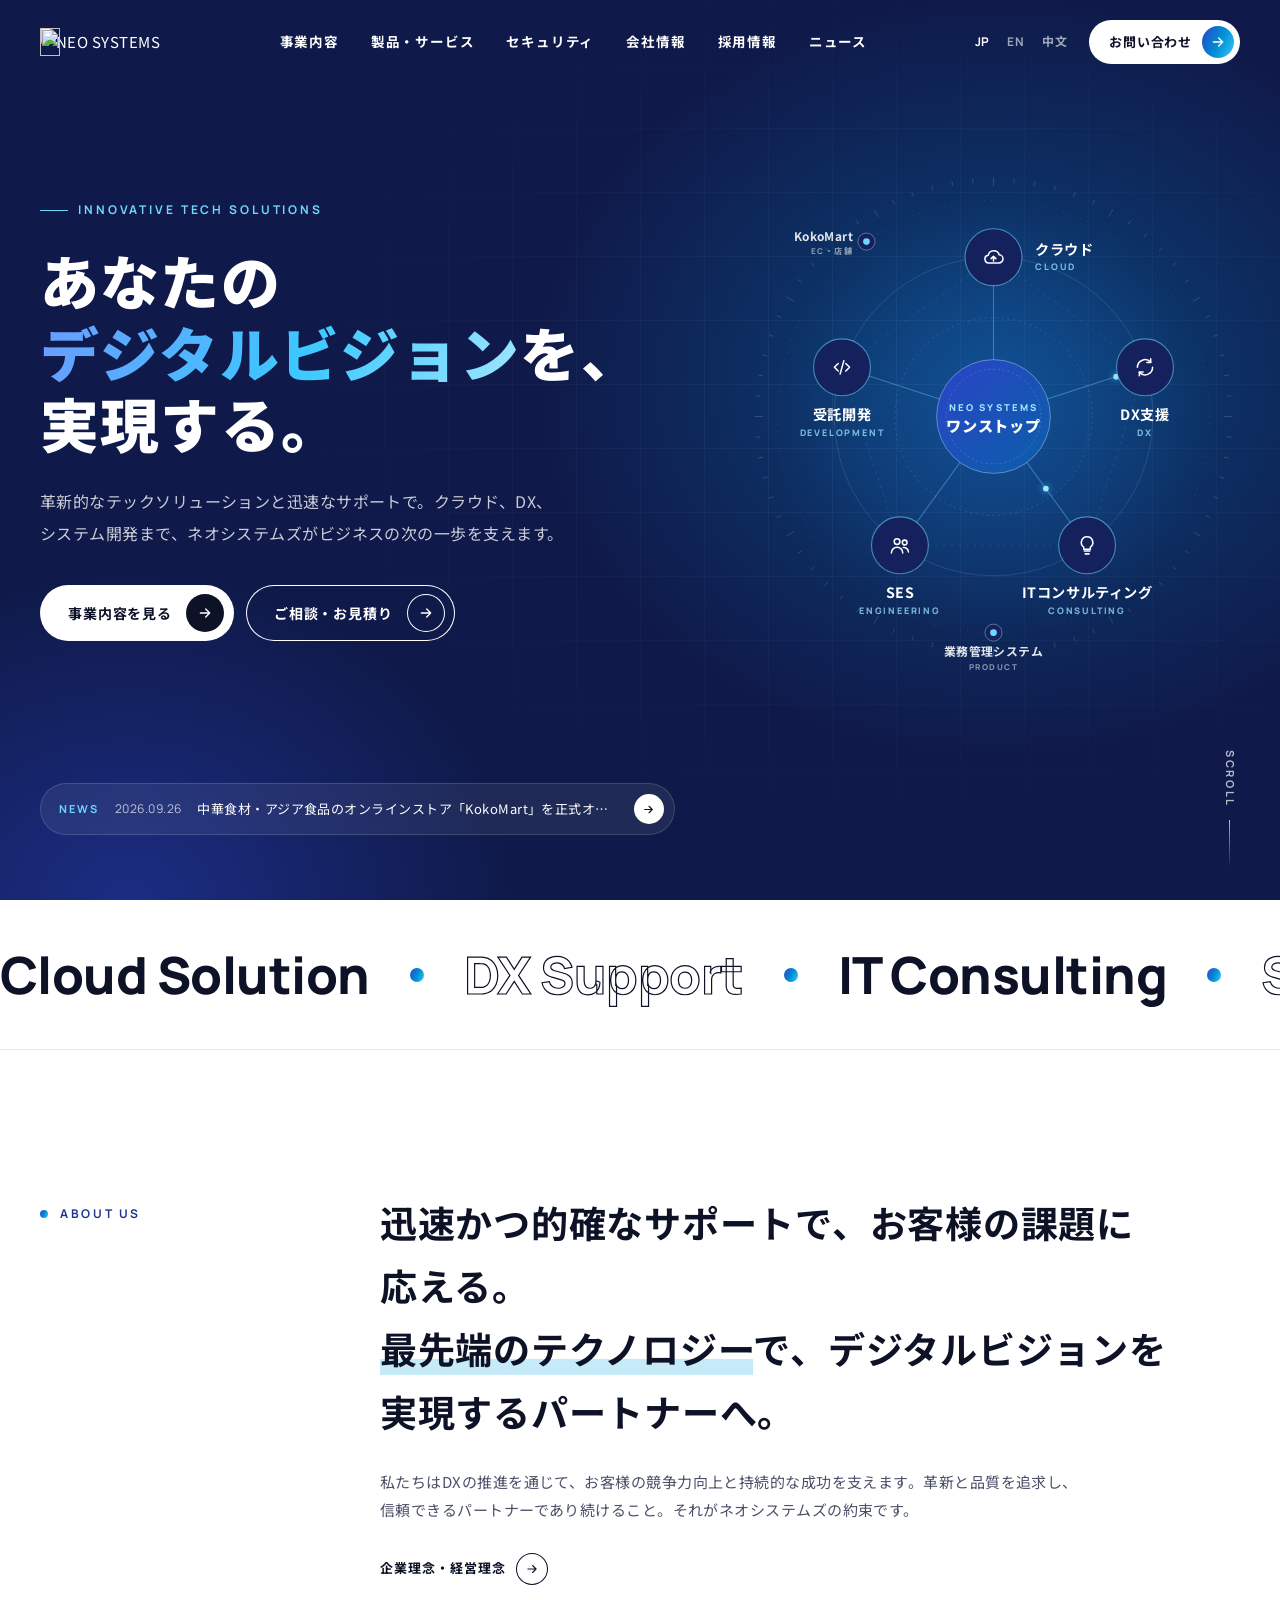
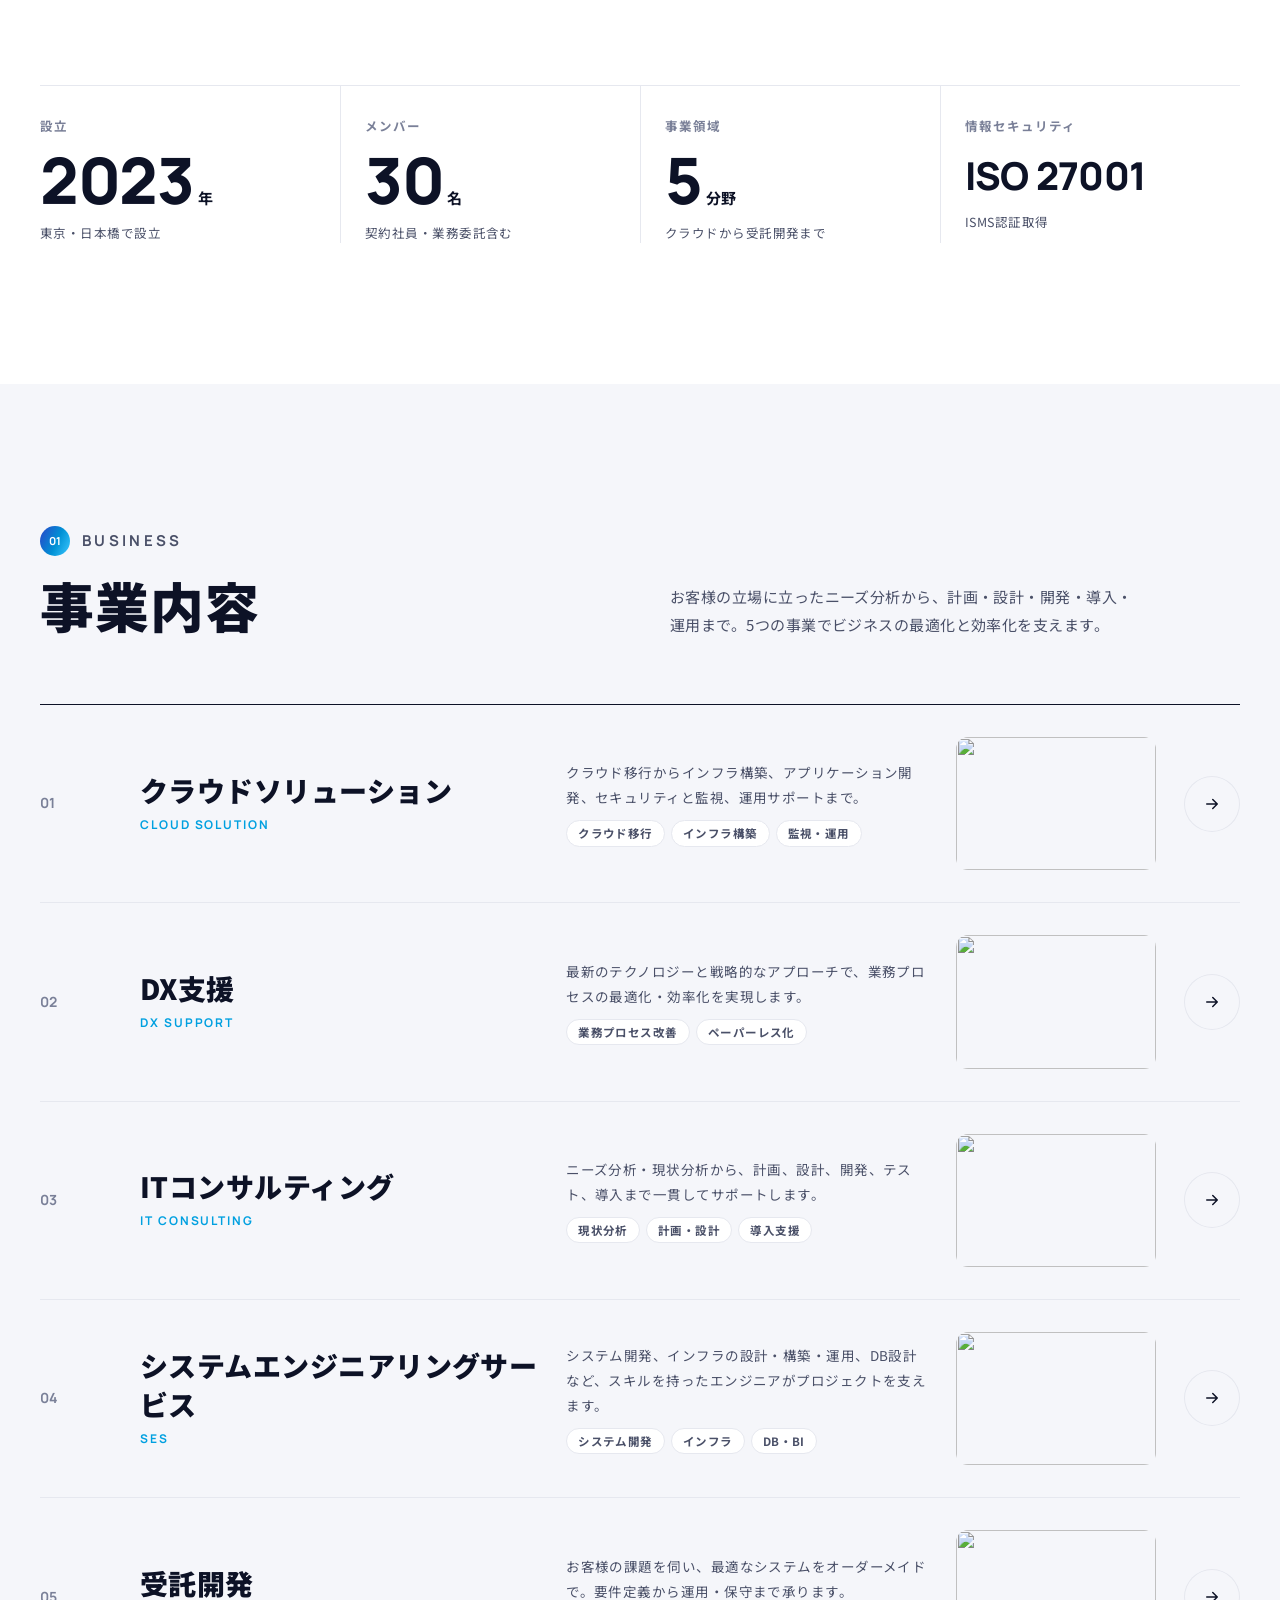
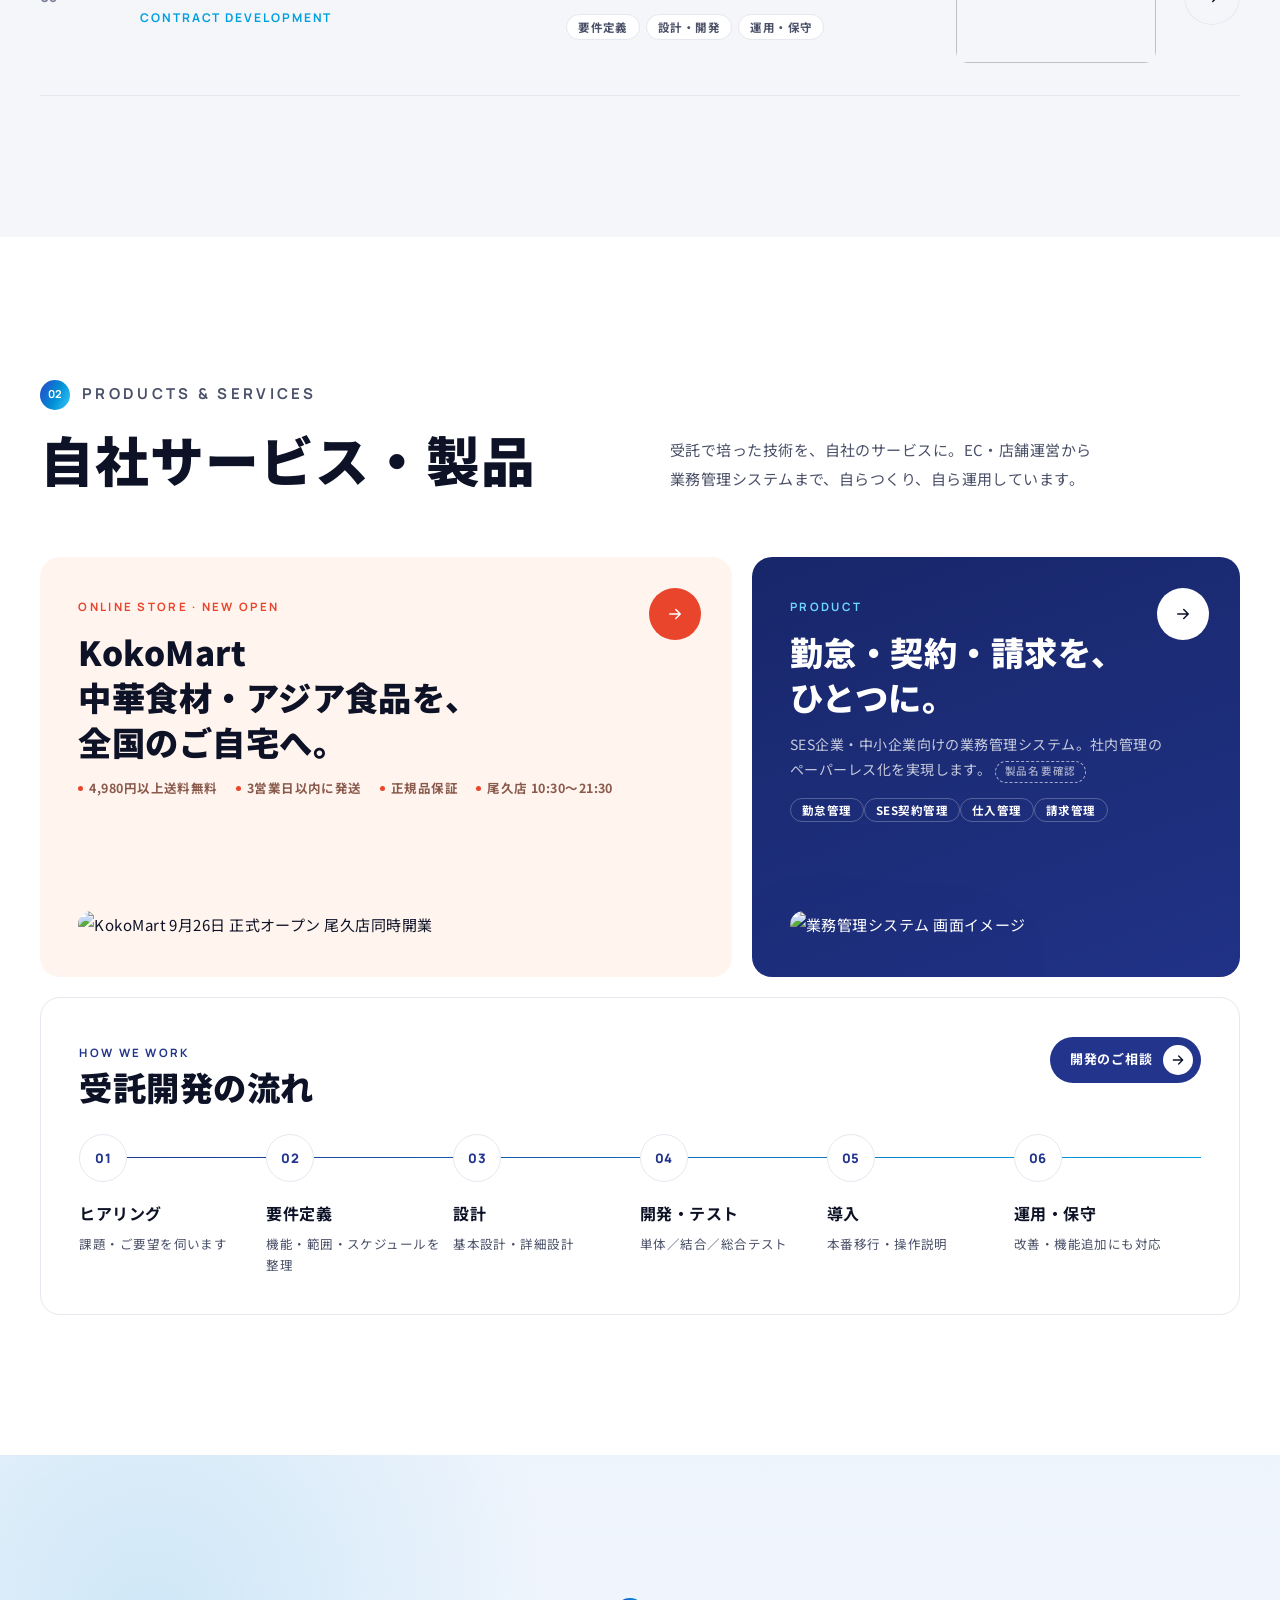
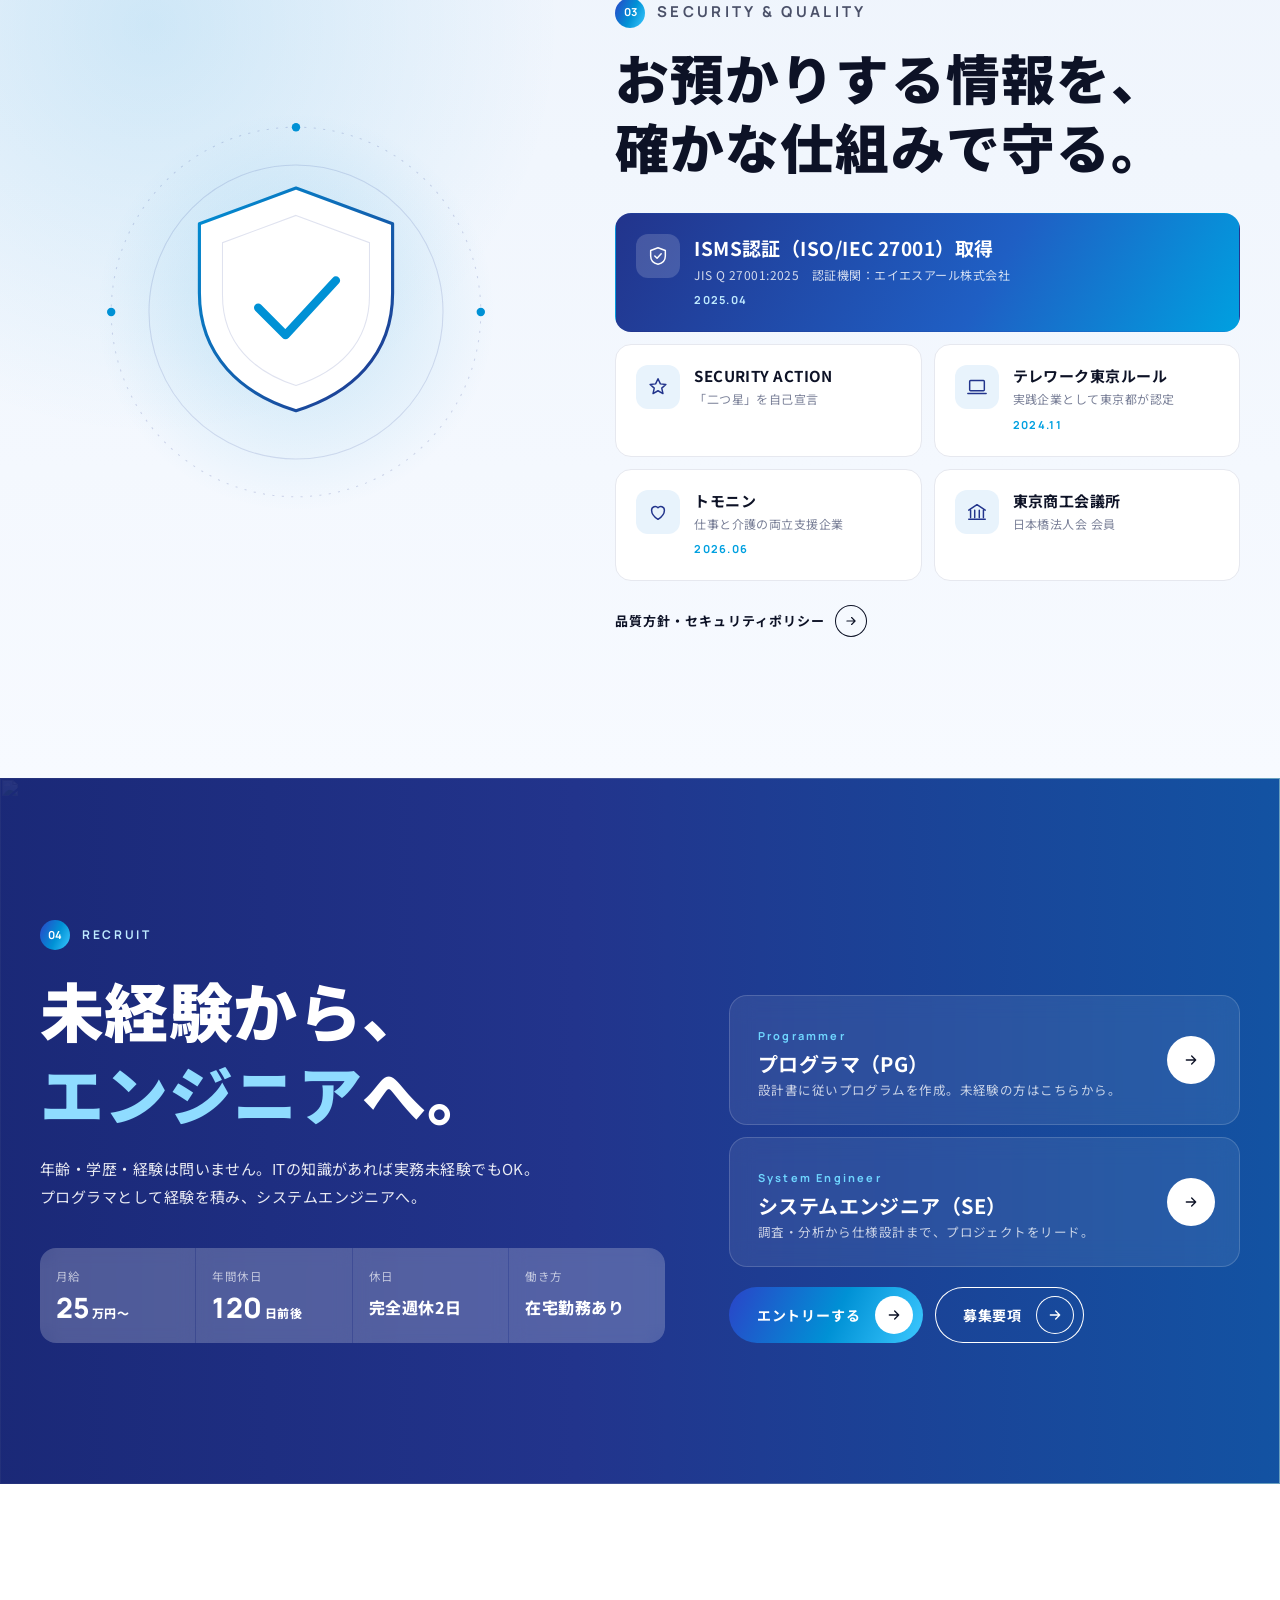
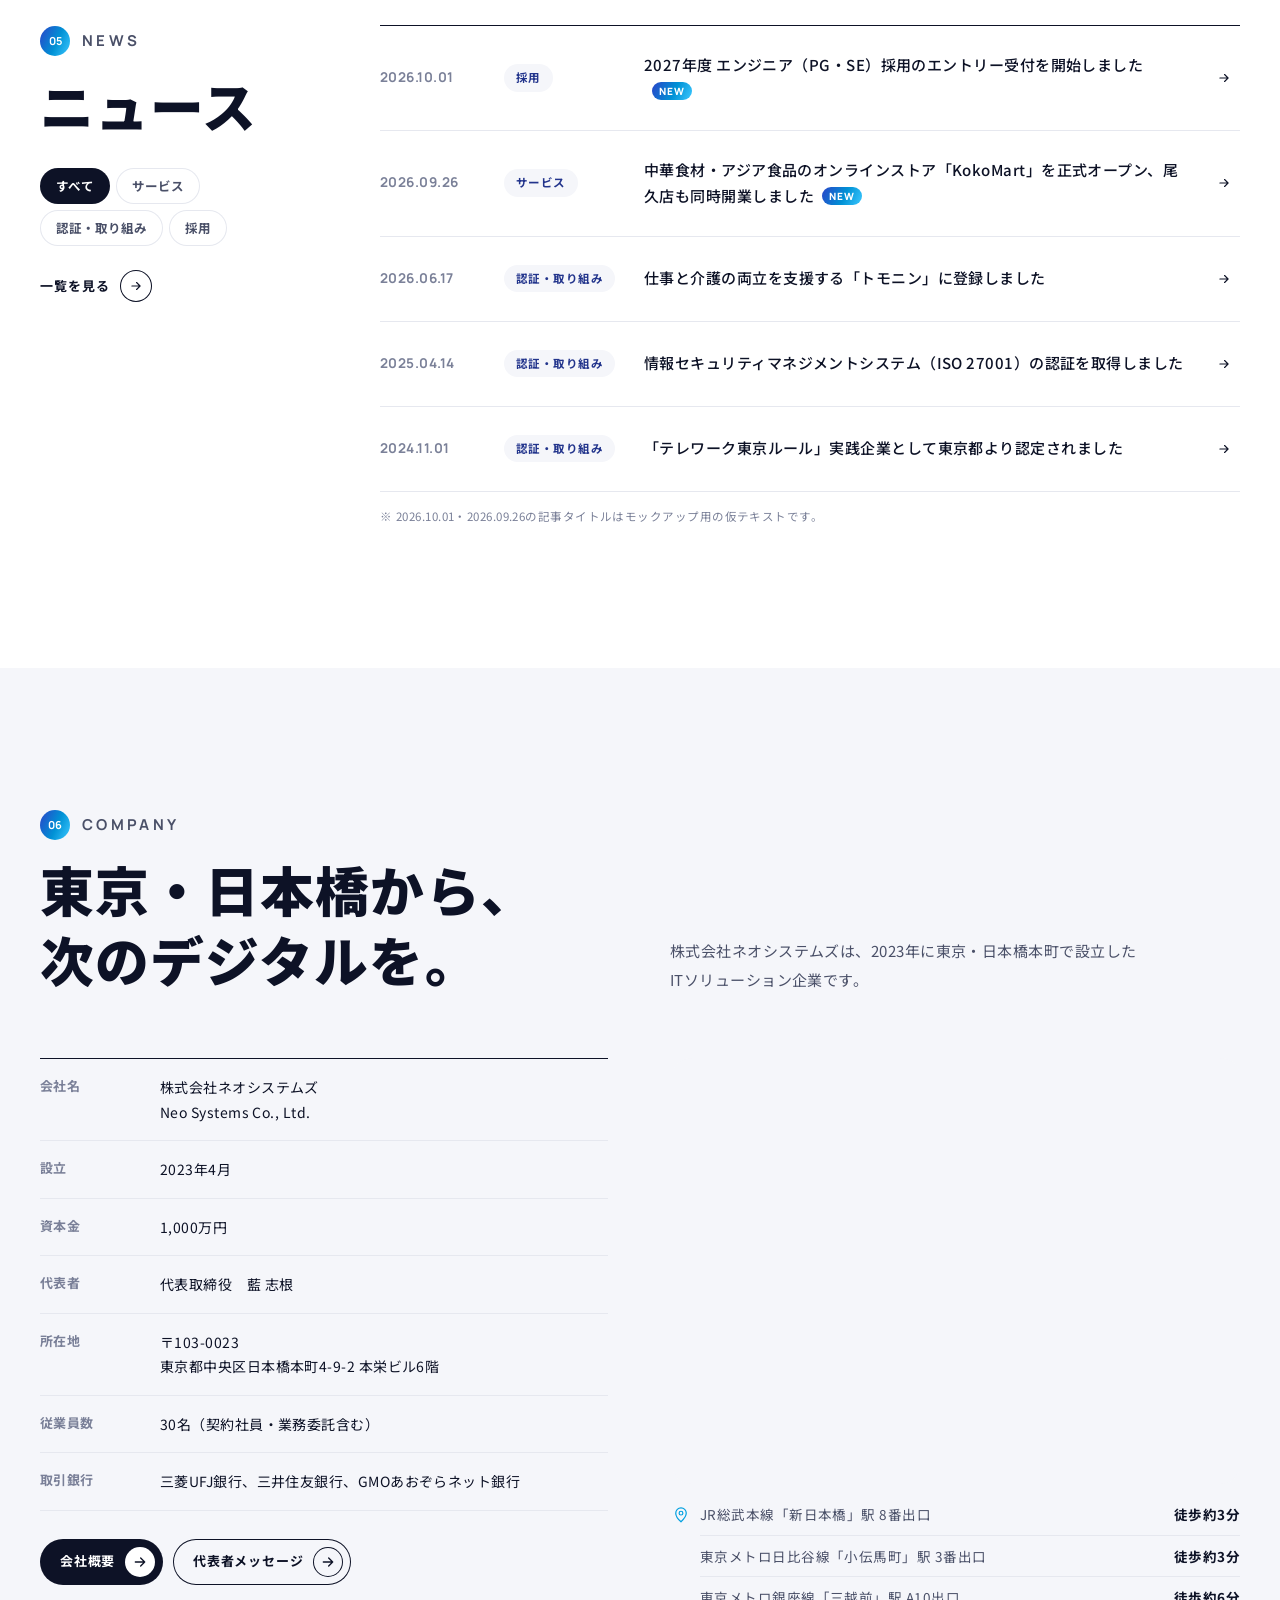
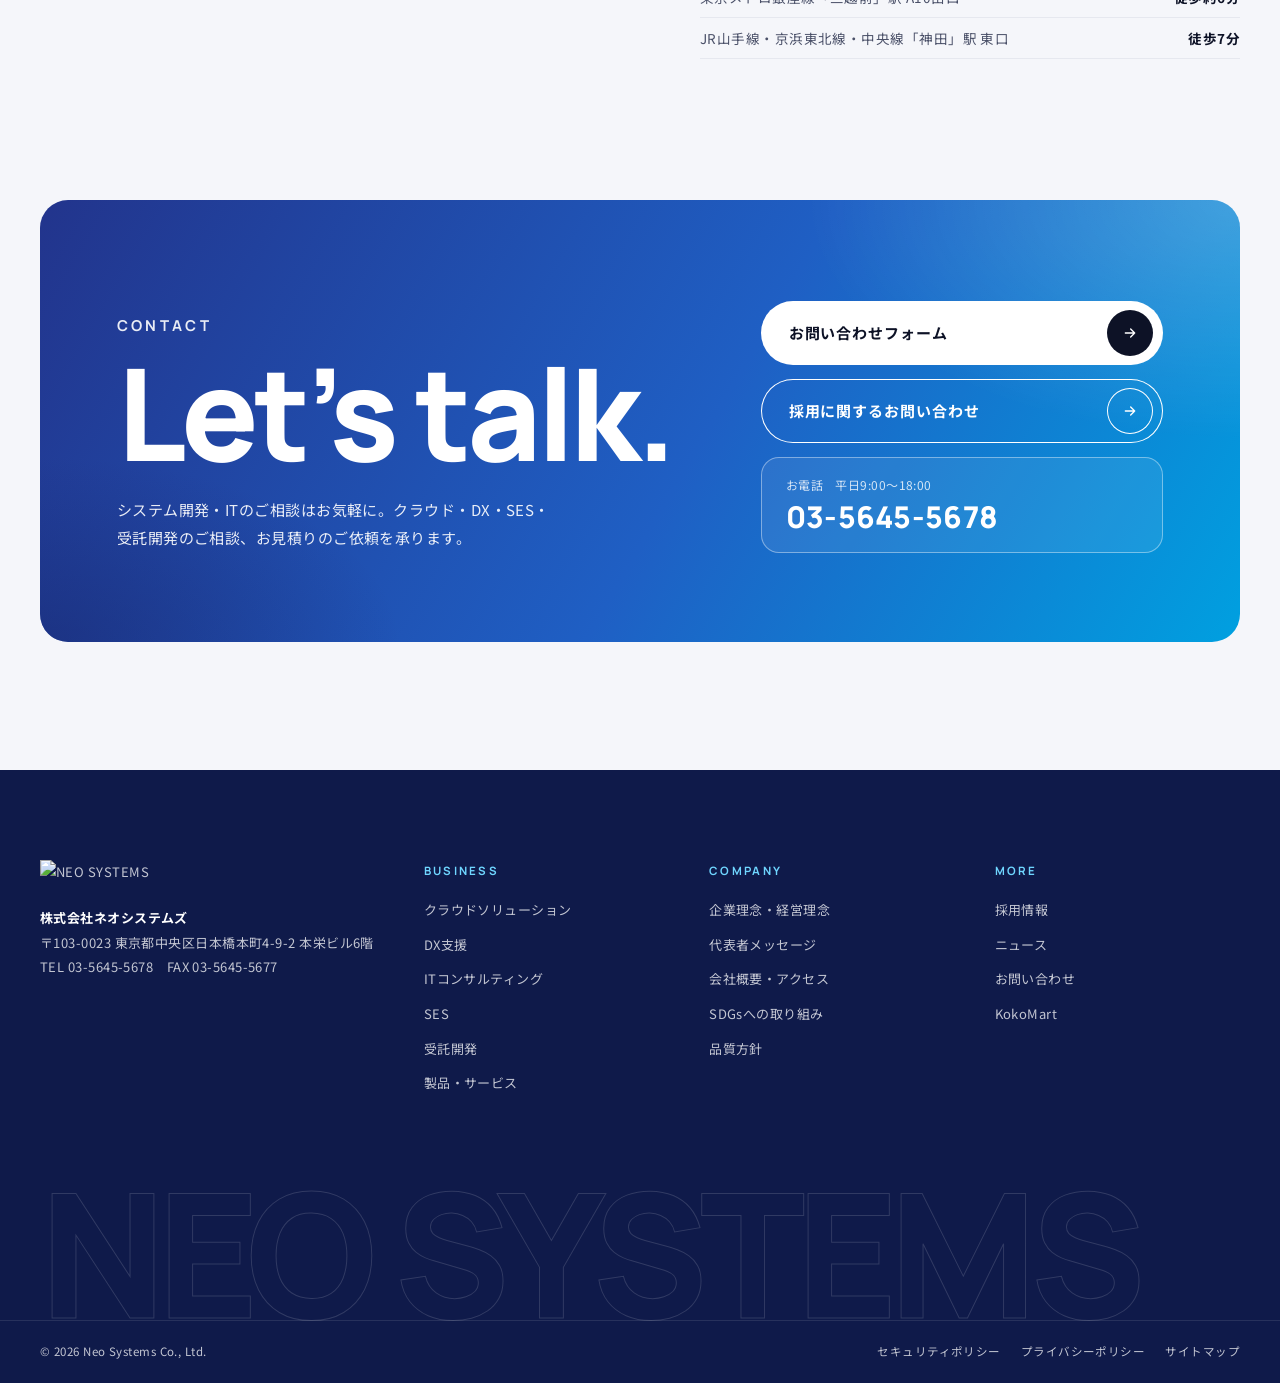
==== commit c3d4477b: "Add Directions A (v2) and C, refine Direction B - Add Direction A v2 (a-corporate): typical Japanese" ====
--- a/mockup/b-modern/ja/index.html
+++ b/mockup/b-modern/ja/index.html
@@ -18,6 +18,11 @@
 <symbol id="i-laptop" viewBox="0 0 24 24" fill="none" stroke="currentColor" stroke-width="1.6" stroke-linecap="round" stroke-linejoin="round"><rect x="4" y="5" width="16" height="11" rx="1"/><path d="M2 19h20"/></symbol>
 <symbol id="i-hall" viewBox="0 0 24 24" fill="none" stroke="currentColor" stroke-width="1.6" stroke-linecap="round" stroke-linejoin="round"><path d="M3 10l9-6 9 6M5 10v8M9.5 10v8M14.5 10v8M19 10v8M3 20h18"/></symbol>
 <symbol id="i-pin" viewBox="0 0 24 24" fill="none" stroke="currentColor" stroke-width="1.6" stroke-linecap="round" stroke-linejoin="round"><path d="M12 21s7-6.2 7-11.5A7 7 0 0 0 5 9.5C5 14.8 12 21 12 21z"/><circle cx="12" cy="9.5" r="2.5"/></symbol>
+<symbol id="i-cloud" viewBox="0 0 24 24" fill="none" stroke="currentColor" stroke-width="1.6" stroke-linecap="round" stroke-linejoin="round"><path d="M7 18a4 4 0 0 1-.6-7.96A6 6 0 0 1 18 9.5 4.25 4.25 0 0 1 17.5 18z"/><path d="M12 11v5M9.5 13.5 12 11l2.5 2.5"/></symbol>
+<symbol id="i-dx" viewBox="0 0 24 24" fill="none" stroke="currentColor" stroke-width="1.6" stroke-linecap="round" stroke-linejoin="round"><path d="M4 12a8 8 0 0 1 14-5.3M20 12a8 8 0 0 1-14 5.3"/><path d="M18 3v4h-4M6 21v-4h4"/></symbol>
+<symbol id="i-bulb" viewBox="0 0 24 24" fill="none" stroke="currentColor" stroke-width="1.6" stroke-linecap="round" stroke-linejoin="round"><path d="M9 18h6M10 21h4"/><path d="M12 3a6 6 0 0 0-3.5 10.9V16h7v-2.1A6 6 0 0 0 12 3z"/></symbol>
+<symbol id="i-team" viewBox="0 0 24 24" fill="none" stroke="currentColor" stroke-width="1.6" stroke-linecap="round" stroke-linejoin="round"><circle cx="9" cy="8" r="3"/><path d="M3 20a6 6 0 0 1 12 0"/><circle cx="17" cy="9" r="2.5"/><path d="M15.5 14.2A5 5 0 0 1 21 19"/></symbol>
+<symbol id="i-code" viewBox="0 0 24 24" fill="none" stroke="currentColor" stroke-width="1.6" stroke-linecap="round" stroke-linejoin="round"><path d="M8 8l-4 4 4 4M16 8l4 4-4 4M14 5l-4 14"/></symbol>
 </defs></svg>
 
 <header class="hdr">
@@ -65,25 +70,43 @@
 <p class="hero__lead rv rv-d2">革新的な<wbr>テックソリューションと<wbr>迅速な<wbr>サポートで。<wbr>クラウド、<wbr>DX、<wbr>システム開発まで、<wbr>ネオシステムズが<wbr>ビジネスの<wbr>次の一歩を<wbr>支えます。</p>
 <div class="hero__cta rv rv-d3"><a class="btn btn--w" href="#business">事業内容を見る<i><svg><use href="#ar"/></svg></i></a><a class="btn btn--line" href="contact.html">ご相談・お見積り<i><svg><use href="#ar"/></svg></i></a></div>
 </div>
-<div class="hero__vis rv rv-d2" aria-hidden="true">
-<div class="orb"><svg viewBox="0 0 500 500" fill="none">
+<div class="hero__vis rv rv-d2">
+<svg class="net" viewBox="0 0 520 520" fill="none" role="img" aria-label="ネオシステムズを中心に、クラウド・DX支援・ITコンサルティング・SES・受託開発の5事業と自社製品がつながる図">
 <defs>
-<radialGradient id="core" cx="38%" cy="34%" r="70%"><stop offset="0" stop-color="#9fe6ff"/><stop offset=".35" stop-color="#18a6e6"/><stop offset=".75" stop-color="#2a44c8"/><stop offset="1" stop-color="#16226a"/></radialGradient>
-<radialGradient id="glow" cx="50%" cy="50%" r="50%"><stop offset="0" stop-color="#3cc8ff" stop-opacity=".55"/><stop offset="1" stop-color="#3cc8ff" stop-opacity="0"/></radialGradient>
-<linearGradient id="ring" x1="0" y1="0" x2="1" y2="1"><stop offset="0" stop-color="#6fd6ff"/><stop offset="1" stop-color="#2a44c8" stop-opacity=".2"/></linearGradient>
+<radialGradient id="ng" cx="50%" cy="50%" r="50%"><stop offset="0" stop-color="#1f6fd0" stop-opacity=".35"/><stop offset="1" stop-color="#1f6fd0" stop-opacity="0"/></radialGradient>
+<linearGradient id="hubg" x1="0" y1="0" x2="1" y2="1"><stop offset="0" stop-color="#2a44c8"/><stop offset="1" stop-color="#0b5fa8"/></linearGradient>
+<linearGradient id="lg" x1="0" y1="0" x2="1" y2="0"><stop offset="0" stop-color="#6fd6ff" stop-opacity=".1"/><stop offset="1" stop-color="#6fd6ff" stop-opacity=".55"/></linearGradient>
 </defs>
-<circle cx="250" cy="250" r="200" fill="url(#glow)"/>
-<circle cx="250" cy="250" r="230" stroke="rgba(255,255,255,.1)" stroke-dasharray="2 8"/>
-<circle cx="250" cy="250" r="172" stroke="rgba(255,255,255,.14)"/>
-<circle cx="250" cy="250" r="116" stroke="url(#ring)" stroke-width="1.5"/>
-<g class="spin"><circle cx="250" cy="20" r="6" fill="#6fd6ff"/><circle cx="480" cy="250" r="3.5" fill="#fff"/><circle cx="87" cy="413" r="4" fill="#6fd6ff" opacity=".7"/></g>
-<g class="spin spin--r"><circle cx="250" cy="78" r="5" fill="#fff"/><circle cx="101" cy="336" r="7" fill="#3cc8ff"/><path d="M372 128l12-6" stroke="#6fd6ff" stroke-width="2" stroke-linecap="round"/></g>
-<g class="spin spin--f"><circle cx="366" cy="250" r="5" fill="#6fd6ff"/><circle cx="168" cy="168" r="3" fill="#fff"/></g>
-<circle cx="250" cy="250" r="78" fill="url(#core)"/>
-<ellipse cx="226" cy="218" rx="30" ry="18" fill="#fff" opacity=".22"/>
-<circle cx="250" cy="250" r="78" stroke="rgba(255,255,255,.35)"/>
-</svg></div>
-<div class="hero__chips"><span>Cloud</span><span>DX</span><span>IT Consulting</span><span>Development</span></div>
+<circle cx="260" cy="260" r="230" fill="url(#ng)"/>
+<path class="net__tick" d="M503.0 260.0L512.0 260.0M506.1 281.5L511.0 282.0M503.2 302.9L508.2 303.8M498.6 323.9L503.4 325.2M492.1 344.5L496.8 346.2M483.9 364.4L488.4 366.5M470.4 381.5L478.2 386.0M462.3 401.7L466.4 404.5M449.2 418.8L453.0 422.0M434.7 434.7L438.2 438.2M418.8 449.2L422.0 453.0M401.7 462.3L404.5 466.4M381.5 470.4L386.0 478.2M364.4 483.9L366.5 488.4M344.5 492.1L346.2 496.8M323.9 498.6L325.2 503.4M302.9 503.2L303.8 508.2M281.5 506.1L282.0 511.0M260.0 503.0L260.0 512.0M238.5 506.1L238.0 511.0M217.1 503.2L216.2 508.2M196.1 498.6L194.8 503.4M175.5 492.1L173.8 496.8M155.6 483.9L153.5 488.4M138.5 470.4L134.0 478.2M118.3 462.3L115.5 466.4M101.2 449.2L98.0 453.0M85.3 434.7L81.8 438.2M70.8 418.8L67.0 422.0M57.7 401.7L53.6 404.5M49.6 381.5L41.8 386.0M36.1 364.4L31.6 366.5M27.9 344.5L23.2 346.2M21.4 323.9L16.6 325.2M16.8 302.9L11.8 303.8M13.9 281.5L9.0 282.0M17.0 260.0L8.0 260.0M13.9 238.5L9.0 238.0M16.8 217.1L11.8 216.2M21.4 196.1L16.6 194.8M27.9 175.5L23.2 173.8M36.1 155.6L31.6 153.5M49.6 138.5L41.8 134.0M57.7 118.3L53.6 115.5M70.8 101.2L67.0 98.0M85.3 85.3L81.8 81.8M101.2 70.8L98.0 67.0M118.3 57.7L115.5 53.6M138.5 49.6L134.0 41.8M155.6 36.1L153.5 31.6M175.5 27.9L173.8 23.2M196.1 21.4L194.8 16.6M217.1 16.8L216.2 11.8M238.5 13.9L238.0 9.0M260.0 17.0L260.0 8.0M281.5 13.9L282.0 9.0M302.9 16.8L303.8 11.8M323.9 21.4L325.2 16.6M344.5 27.9L346.2 23.2M364.4 36.1L366.5 31.6M381.5 49.6L386.0 41.8M401.7 57.7L404.5 53.6M418.8 70.8L422.0 67.0M434.7 85.3L438.2 81.8M449.2 101.2L453.0 98.0M462.3 118.3L466.4 115.5M470.4 138.5L478.2 134.0M483.9 155.6L488.4 153.5M492.1 175.5L496.8 173.8M498.6 196.1L503.4 194.8M503.2 217.1L508.2 216.2M506.1 238.5L511.0 238.0"/>
+<circle class="net__ring" cx="260" cy="260" r="228" stroke-dasharray="1 6"/>
+<circle class="net__ring" cx="260" cy="260" r="168"/>
+<circle class="net__ring net__ring--in" cx="260" cy="260" r="104" stroke-dasharray="2 4"/>
+<polygon class="net__mesh" points="260.0,92.0 419.8,208.1 358.7,395.9 161.3,395.9 100.2,208.1"/>
+<a class="net__prod" href="https://kokomart.jp/ja" target="_blank" rel="noopener"><circle cx="126.0" cy="75.5" r="9"/><circle class="dot" cx="126.0" cy="75.5" r="3.5"/><text x="112.0" y="74.5" text-anchor="end" class="t">KokoMart</text><text x="112.0" y="88.5" text-anchor="end" class="e">EC・店舗</text></a>
+<a class="net__prod" href="products.html"><circle cx="260.0" cy="488.0" r="9"/><circle class="dot" cx="260.0" cy="488.0" r="3.5"/><text x="260.0" y="513.0" text-anchor="middle" class="t">業務管理システム</text><text x="260.0" y="527.0" text-anchor="middle" class="e">PRODUCT</text></a>
+<path id="sp0" class="net__spoke" d="M260 260L260.0 92.0"/>
+<path id="sp1" class="net__spoke" d="M260 260L419.8 208.1"/>
+<path id="sp2" class="net__spoke" d="M260 260L358.7 395.9"/>
+<path id="sp3" class="net__spoke" d="M260 260L161.3 395.9"/>
+<path id="sp4" class="net__spoke" d="M260 260L100.2 208.1"/>
+<circle class="net__pulse" r="3"><animateMotion dur="2.8s" begin="0.0s" repeatCount="indefinite" keyPoints="0;1" keyTimes="0;1" calcMode="linear"><mpath href="#sp0"/></animateMotion><animate attributeName="opacity" values="0;1;1;0" keyTimes="0;.2;.8;1" dur="2.8s" begin="0.0s" repeatCount="indefinite"/></circle>
+<circle class="net__pulse" r="3"><animateMotion dur="2.8s" begin="0.7s" repeatCount="indefinite" keyPoints="0;1" keyTimes="0;1" calcMode="linear"><mpath href="#sp1"/></animateMotion><animate attributeName="opacity" values="0;1;1;0" keyTimes="0;.2;.8;1" dur="2.8s" begin="0.7s" repeatCount="indefinite"/></circle>
+<circle class="net__pulse" r="3"><animateMotion dur="2.8s" begin="1.4s" repeatCount="indefinite" keyPoints="0;1" keyTimes="0;1" calcMode="linear"><mpath href="#sp2"/></animateMotion><animate attributeName="opacity" values="0;1;1;0" keyTimes="0;.2;.8;1" dur="2.8s" begin="1.4s" repeatCount="indefinite"/></circle>
+<circle class="net__pulse" r="3"><animateMotion dur="2.8s" begin="2.1s" repeatCount="indefinite" keyPoints="0;1" keyTimes="0;1" calcMode="linear"><mpath href="#sp3"/></animateMotion><animate attributeName="opacity" values="0;1;1;0" keyTimes="0;.2;.8;1" dur="2.8s" begin="2.1s" repeatCount="indefinite"/></circle>
+<circle class="net__pulse" r="3"><animateMotion dur="2.8s" begin="2.8s" repeatCount="indefinite" keyPoints="0;1" keyTimes="0;1" calcMode="linear"><mpath href="#sp4"/></animateMotion><animate attributeName="opacity" values="0;1;1;0" keyTimes="0;.2;.8;1" dur="2.8s" begin="2.8s" repeatCount="indefinite"/></circle>
+<circle class="net__beat" cx="260" cy="260" r="60"><animate attributeName="r" values="60;104" dur="3.2s" repeatCount="indefinite"/><animate attributeName="opacity" values=".55;0" dur="3.2s" repeatCount="indefinite"/></circle>
+<circle cx="260" cy="260" r="60" fill="url(#hubg)"/>
+<circle cx="260" cy="260" r="60" stroke="rgba(255,255,255,.35)"/>
+<circle cx="260" cy="260" r="50" stroke="rgba(255,255,255,.18)" stroke-dasharray="2 3"/>
+<text x="260" y="254" text-anchor="middle" class="net__hub-e">NEO SYSTEMS</text>
+<text x="260" y="276" text-anchor="middle" class="net__hub-j">ワンストップ</text>
+<a class="net__node" href="#business"><title>クラウド</title><circle class="c" cx="260.0" cy="92.0" r="30"/><use href="#i-cloud" x="248.0" y="80.0" width="24" height="24"/><text x="304.0" y="90.0" text-anchor="start" class="t">クラウド</text><text x="304.0" y="106.0" text-anchor="start" class="e">CLOUD</text></a>
+<a class="net__node" href="#business"><title>DX支援</title><circle class="c" cx="419.8" cy="208.1" r="30"/><use href="#i-dx" x="407.8" y="196.1" width="24" height="24"/><text x="419.8" y="264.1" text-anchor="middle" class="t">DX支援</text><text x="419.8" y="280.1" text-anchor="middle" class="e">DX</text></a>
+<a class="net__node" href="#business"><title>ITコンサルティング</title><circle class="c" cx="358.7" cy="395.9" r="30"/><use href="#i-bulb" x="346.7" y="383.9" width="24" height="24"/><text x="358.7" y="451.9" text-anchor="middle" class="t">ITコンサルティング</text><text x="358.7" y="467.9" text-anchor="middle" class="e">CONSULTING</text></a>
+<a class="net__node" href="#business"><title>SES</title><circle class="c" cx="161.3" cy="395.9" r="30"/><use href="#i-team" x="149.3" y="383.9" width="24" height="24"/><text x="161.3" y="451.9" text-anchor="middle" class="t">SES</text><text x="161.3" y="467.9" text-anchor="middle" class="e">ENGINEERING</text></a>
+<a class="net__node" href="#business"><title>受託開発</title><circle class="c" cx="100.2" cy="208.1" r="30"/><use href="#i-code" x="88.2" y="196.1" width="24" height="24"/><text x="100.2" y="264.1" text-anchor="middle" class="t">受託開発</text><text x="100.2" y="280.1" text-anchor="middle" class="e">DEVELOPMENT</text></a>
+</svg>
 </div>
 </div>
 <div class="wrap hero__btm">
@@ -160,18 +183,18 @@
 </div></section>
 
 <!-- ============ security (dark) ============ -->
-<section class="sec sec--dark" id="security"><div class="wrap">
+<section class="sec sec--sec" id="security"><div class="wrap">
 <div class="secu">
 <div class="shield rv" aria-hidden="true"><svg viewBox="0 0 400 400" fill="none">
-<defs><linearGradient id="sg" x1="0" y1="0" x2="1" y2="1"><stop offset="0" stop-color="#6fd6ff"/><stop offset="1" stop-color="#2a44c8"/></linearGradient>
-<radialGradient id="sglow"><stop offset="0" stop-color="#0091d5" stop-opacity=".45"/><stop offset="1" stop-color="#0091d5" stop-opacity="0"/></radialGradient></defs>
+<defs><linearGradient id="sg" x1="0" y1="0" x2="1" y2="1"><stop offset="0" stop-color="#0091d5"/><stop offset="1" stop-color="#22348c"/></linearGradient>
+<radialGradient id="sglow"><stop offset="0" stop-color="#0091d5" stop-opacity=".18"/><stop offset="1" stop-color="#0091d5" stop-opacity="0"/></radialGradient></defs>
 <circle cx="200" cy="200" r="190" fill="url(#sglow)"/>
-<circle cx="200" cy="200" r="176" stroke="rgba(255,255,255,.1)" stroke-dasharray="2 7"/>
-<circle cx="200" cy="200" r="140" stroke="rgba(255,255,255,.12)"/>
-<path d="M200 82l92 34v66c0 60-40 96-92 112-52-16-92-52-92-112v-66z" fill="rgba(255,255,255,.04)" stroke="url(#sg)" stroke-width="3" stroke-linejoin="round"/>
-<path d="M200 108l70 26v50c0 46-30 73-70 86-40-13-70-40-70-86v-50z" stroke="rgba(255,255,255,.18)"/>
-<path d="M164 196l26 26 48-52" stroke="#6fd6ff" stroke-width="8" stroke-linecap="round" stroke-linejoin="round"/>
-<g fill="#6fd6ff"><circle cx="24" cy="200" r="4"/><circle cx="376" cy="200" r="4"/><circle cx="200" cy="24" r="4"/></g>
+<circle cx="200" cy="200" r="176" stroke="rgba(34,52,140,.18)" stroke-dasharray="2 7"/>
+<circle cx="200" cy="200" r="140" stroke="rgba(34,52,140,.14)"/>
+<path d="M200 82l92 34v66c0 60-40 96-92 112-52-16-92-52-92-112v-66z" fill="#fff" stroke="url(#sg)" stroke-width="3" stroke-linejoin="round"/>
+<path d="M200 108l70 26v50c0 46-30 73-70 86-40-13-70-40-70-86v-50z" stroke="rgba(34,52,140,.14)"/>
+<path d="M164 196l26 26 48-52" stroke="#0091d5" stroke-width="8" stroke-linecap="round" stroke-linejoin="round"/>
+<g fill="#0091d5"><circle cx="24" cy="200" r="4"/><circle cx="376" cy="200" r="4"/><circle cx="200" cy="24" r="4"/></g>
 </svg></div>
 <div>
 <div class="sh" style="display:block;margin-bottom:32px"><p class="sh__k rv"><b>03</b>Security &amp; Quality</p><h2 class="rv rv-d1">お預かりする情報を、<wbr>確かな仕組みで<wbr>守る。</h2></div>
@@ -237,7 +260,7 @@
 </dl>
 <div class="links"><a class="btn btn--s" href="company.html">会社概要<i><svg><use href="#ar"/></svg></i></a><a class="btn btn--s btn--line" href="company.html#message">代表者メッセージ<i><svg><use href="#ar"/></svg></i></a></div></div>
 <div class="rv rv-d1"><div class="map"><iframe title="本社所在地の地図" loading="lazy" referrerpolicy="no-referrer-when-downgrade" src="https://maps.google.com/maps?q=%E6%9D%B1%E4%BA%AC%E9%83%BD%E4%B8%AD%E5%A4%AE%E5%8C%BA%E6%97%A5%E6%9C%AC%E6%A9%8B%E6%9C%AC%E7%94%BA4-9-2&z=16&output=embed"></iframe></div>
-<p class="acc"><svg><use href="#i-pin"/></svg><span>JR総武線快速「新日本橋」駅、<wbr>東京メトロ日比谷線「小伝馬町」駅、<wbr>銀座線・半蔵門線「三越前」駅 ほか <span class="tbd">徒歩分数 要確認</span></span></p></div>
+<div class="acc"><svg><use href="#i-pin"/></svg><ul class="stn"><li><span>JR総武本線「新日本橋」駅 8番出口</span><b>徒歩約3分</b></li><li><span>東京メトロ日比谷線「小伝馬町」駅 3番出口</span><b>徒歩約3分</b></li><li><span>東京メトロ銀座線「三越前」駅 A10出口</span><b>徒歩約6分</b></li><li><span>JR山手線・京浜東北線・中央線「神田」駅 東口</span><b>徒歩7分</b></li></ul></div></div>
 </div>
 </div></section>
 
--- a/mockup/b-modern/assets/css/style.css
+++ b/mockup/b-modern/assets/css/style.css
@@ -7,8 +7,8 @@
 :root{
   --navy:#22348c;
   --navy-d:#16226a;
-  --deep:#070b1f;
-  --deep-2:#0d1433;
+  --deep:#0f1a4a;
+  --deep-2:#18276a;
   --cyan:#00a0e0;
   --cyan-l:#6fd6ff;
   --ink:#0d1226;
@@ -118,24 +118,31 @@
 .hero__k::before{content:"";width:28px;height:1px;background:currentColor}
 .hero h1{font-size:clamp(30px,4.6vw,66px);font-weight:900;line-height:1.22;letter-spacing:.02em;margin-top:22px}
 .hero h1 .nw{white-space:nowrap}
-.hero h1 .g{background:var(--grad);-webkit-background-clip:text;background-clip:text;color:transparent}
+.hero h1 .g{background:linear-gradient(110deg,#6b9bff 0%,#3cc8ff 55%,#9fe6ff 100%);-webkit-background-clip:text;background-clip:text;color:transparent}
 .hero__lead{font-size:clamp(14px,1.3vw,16px);color:rgba(255,255,255,.78);margin-top:26px;max-width:540px;line-height:2}
 .hero__cta{display:flex;flex-wrap:wrap;gap:12px;margin-top:36px}
-.hero__vis{position:relative;aspect-ratio:1/1;width:100%;max-width:520px;justify-self:end}
-.orb{position:absolute;inset:0}
-.orb svg{width:100%;height:100%;overflow:visible}
-.orb .spin{transform-origin:250px 250px;animation:spin 40s linear infinite}
-.orb .spin--r{animation-duration:60s;animation-direction:reverse}
-.orb .spin--f{animation-duration:26s}
-@keyframes spin{to{transform:rotate(360deg)}}
-.hero__chips{position:absolute;inset:0}
-.hero__chips span{position:absolute;display:inline-flex;align-items:center;gap:8px;padding:9px 14px;border-radius:99px;background:rgba(255,255,255,.08);border:1px solid rgba(255,255,255,.16);-webkit-backdrop-filter:blur(10px);backdrop-filter:blur(10px);font-size:12.5px;font-weight:700;white-space:nowrap;animation:float 6s var(--ease) infinite alternate}
-.hero__chips span::before{content:"";width:7px;height:7px;border-radius:50%;background:var(--cyan-l);box-shadow:0 0 10px var(--cyan-l)}
-.hero__chips span:nth-child(1){left:2%;top:18%}
-.hero__chips span:nth-child(2){right:0;top:34%;animation-delay:-2s}
-.hero__chips span:nth-child(3){left:10%;bottom:16%;animation-delay:-4s}
-.hero__chips span:nth-child(4){right:8%;bottom:6%;animation-delay:-1s}
-@keyframes float{to{transform:translateY(-10px)}}
+.hero__vis{position:relative;width:100%;max-width:540px;justify-self:end}
+.net{width:100%;height:auto;display:block;overflow:visible;font-family:var(--sans)}
+.net__tick{stroke:rgba(255,255,255,.16);stroke-width:1}
+.net__ring{stroke:rgba(255,255,255,.12)}
+.net__ring--in{stroke:rgba(111,214,255,.22)}
+.net__mesh{stroke:rgba(111,214,255,.14);stroke-dasharray:3 5}
+.net__spoke{stroke:rgba(111,214,255,.38);stroke-width:1.2}
+.net__pulse{fill:#9fe6ff;filter:drop-shadow(0 0 4px #3cc8ff)}
+.net__beat{stroke:#6fd6ff;stroke-width:1}
+.net__hub-e{font-family:var(--en);font-size:10px;font-weight:800;letter-spacing:.22em;fill:#9fe6ff}
+.net__hub-j{font-size:16px;font-weight:900;letter-spacing:.06em;fill:#fff}
+.net__node .c{fill:#14215c;stroke:rgba(111,214,255,.55);stroke-width:1.2;transition:fill .3s,stroke .3s}
+.net__node use{color:#fff}
+.net__node .t{font-size:15px;font-weight:700;fill:#fff;letter-spacing:.04em}
+.net__node .e{font-family:var(--en);font-size:9.5px;font-weight:800;letter-spacing:.2em;fill:rgba(159,230,255,.75)}
+.net__node:hover .c,.net__node:focus-visible .c{fill:#16307a;stroke:#9fe6ff}
+.net__prod circle{fill:#14215c;stroke:rgba(255,255,255,.35)}
+.net__prod .dot{fill:#6fd6ff;stroke:none}
+.net__prod .t{font-size:12.5px;font-weight:700;fill:rgba(255,255,255,.88)}
+.net__prod .e{font-family:var(--en);font-size:8.5px;font-weight:800;letter-spacing:.18em;fill:rgba(255,255,255,.5)}
+.net__prod:hover .t{fill:#fff;text-decoration:underline}
+@media(prefers-reduced-motion:reduce){.net__pulse,.net__beat{display:none}}
 .hero__btm{position:relative;z-index:2;display:flex;align-items:center;justify-content:space-between;gap:20px;padding-bottom:32px}
 .ticker{display:flex;align-items:center;gap:16px;min-width:0;padding:10px 10px 10px 18px;border-radius:99px;background:rgba(255,255,255,.07);border:1px solid rgba(255,255,255,.14);-webkit-backdrop-filter:blur(10px);backdrop-filter:blur(10px);font-size:13px;transition:background .25s}
 .ticker:hover{background:rgba(255,255,255,.12)}
@@ -149,11 +156,10 @@
 @keyframes scrl{0%{transform:scaleY(0);transform-origin:top}50%{transform:scaleY(1);transform-origin:top}51%{transform-origin:bottom}100%{transform:scaleY(0);transform-origin:bottom}}
 @media(max-width:900px){
   .hero__in{grid-template-columns:1fr;padding:120px 0 24px;gap:8px}
-  .hero__vis{order:-1;max-width:300px;justify-self:center;margin-bottom:-10px}
-  .hero__chips span{font-size:11px;padding:6px 10px}
+  .hero__vis{order:2;max-width:440px;justify-self:center;margin-top:16px}
   .scrl{display:none}
 }
-@media(max-width:560px){.hero__vis{max-width:240px}.ticker time{display:none}}
+@media(max-width:560px){.ticker time{display:none}.net__node .e,.net__prod .e{display:none}.net__node .t{font-size:19px}.net__prod .t{font-size:16px}}
 
 /* ---------- marquee ---------- */
 .mq{overflow:hidden;border-bottom:1px solid var(--line);padding:26px 0;background:#fff}
@@ -261,44 +267,44 @@
 .bc--flow .hd{display:flex;align-items:flex-end;justify-content:space-between;gap:20px;flex-wrap:wrap}
 .bc--flow .bc__k{color:var(--navy)}
 
-/* ---------- security (dark) ---------- */
-.sec--dark{background:var(--deep);color:#fff;position:relative;overflow:hidden}
-.sec--dark::before{content:"";position:absolute;width:900px;height:900px;left:-300px;top:-300px;border-radius:50%;background:radial-gradient(closest-side,rgba(42,68,200,.45),transparent);pointer-events:none}
-.sec--dark .sh__k{color:var(--cyan-l)}
-.sec--dark .sh p{color:rgba(255,255,255,.72)}
+/* ---------- security (light) ---------- */
+.sec--sec{background:linear-gradient(180deg,#eef4fc 0%,#f7faff 100%);position:relative;overflow:hidden}
+.sec--sec::before{content:"";position:absolute;width:820px;height:820px;left:-260px;top:-240px;border-radius:50%;background:radial-gradient(closest-side,rgba(0,145,213,.14),transparent);pointer-events:none}
 .secu{display:grid;grid-template-columns:.9fr 1.1fr;gap:clamp(32px,5vw,80px);align-items:center;position:relative}
 @media(max-width:900px){.secu{grid-template-columns:1fr}}
-.shield{position:relative;aspect-ratio:1/1;max-width:440px;width:100%;justify-self:center}
+.shield{position:relative;aspect-ratio:1/1;max-width:420px;width:100%;justify-self:center}
 .shield svg{width:100%;height:100%}
 .certs{display:grid;grid-template-columns:1fr 1fr;gap:12px}
 @media(max-width:520px){.certs{grid-template-columns:1fr}}
-.certs li{display:flex;gap:14px;align-items:flex-start;padding:20px;border-radius:16px;background:rgba(255,255,255,.05);border:1px solid rgba(255,255,255,.1);transition:background .3s,border-color .3s}
-.certs li:hover{background:rgba(255,255,255,.09);border-color:rgba(111,214,255,.4)}
-.certs li.big{grid-column:1/-1;background:linear-gradient(120deg,rgba(42,68,200,.5),rgba(0,145,213,.25));border-color:rgba(111,214,255,.35)}
-.certs .ic{flex:0 0 44px;height:44px;border-radius:12px;background:rgba(255,255,255,.08);display:grid;place-items:center;color:var(--cyan-l)}
+.certs li{display:flex;gap:14px;align-items:flex-start;padding:20px;border-radius:16px;background:#fff;border:1px solid var(--line);transition:box-shadow .3s,border-color .3s}
+.certs li:hover{border-color:#bcd9f2;box-shadow:0 14px 30px -20px rgba(34,52,140,.45)}
+.certs li.big{grid-column:1/-1;background:linear-gradient(120deg,var(--navy),#1f5fc4 60%,var(--cyan));border-color:transparent;color:#fff}
+.certs .ic{flex:0 0 44px;height:44px;border-radius:12px;background:#e8f3fc;display:grid;place-items:center;color:var(--navy)}
+.certs li.big .ic{background:rgba(255,255,255,.16);color:#fff}
 .certs .ic svg{width:22px;height:22px}
 .certs b{display:block;font-size:15px;line-height:1.5}
-.certs small{display:block;font-size:12px;color:rgba(255,255,255,.65);line-height:1.6;margin-top:2px}
+.certs small{display:block;font-size:12px;color:var(--ink-3);line-height:1.6;margin-top:2px}
+.certs li.big small{color:rgba(255,255,255,.8)}
 .certs li.big b{font-size:19px}
-.certs time{display:block;font-family:var(--en);font-size:11px;font-weight:700;letter-spacing:.12em;color:var(--cyan-l);margin-top:6px}
-.secu .lnk{margin-top:24px;color:#fff}
-.secu .lnk:hover i{background:#fff;color:var(--ink)}
+.certs time{display:block;font-family:var(--en);font-size:11px;font-weight:700;letter-spacing:.12em;color:var(--cyan);margin-top:6px}
+.certs li.big time{color:#bfeaff}
+.secu .lnk{margin-top:24px}
 
 /* ---------- recruit ---------- */
-.rec{position:relative;color:#fff;overflow:hidden;background:var(--deep)}
+.rec{position:relative;color:#fff;overflow:hidden;background:var(--navy)}
 .rec__bg{position:absolute;inset:0}
-.rec__bg img{width:100%;height:100%;object-fit:cover;opacity:.45}
-.rec__bg::after{content:"";position:absolute;inset:0;background:linear-gradient(90deg,var(--deep) 10%,rgba(7,11,31,.6) 60%,rgba(7,11,31,.2))}
+.rec__bg img{width:100%;height:100%;object-fit:cover}
+.rec__bg::after{content:"";position:absolute;inset:0;background:linear-gradient(90deg,rgba(26,40,118,.94) 0%,rgba(34,52,140,.82) 45%,rgba(0,120,190,.45) 100%)}
 .rec .wrap{position:relative;z-index:2}
-.rec .sh__k{color:var(--cyan-l)}
+.rec .sh__k{color:#bfeaff}
 .rec__g{display:grid;grid-template-columns:1.1fr .9fr;gap:clamp(32px,5vw,80px);align-items:end}
 @media(max-width:900px){.rec__g{grid-template-columns:1fr}}
 .rec h2{font-size:clamp(34px,5vw,68px);font-weight:900;line-height:1.3;margin-top:18px}
-.rec h2 .g{background:var(--grad);-webkit-background-clip:text;background-clip:text;color:transparent}
-.rec__lead{font-size:15px;color:rgba(255,255,255,.8);margin-top:20px;max-width:520px}
+.rec h2 .g{color:#8fdcff}
+.rec__lead{font-size:15px;color:rgba(255,255,255,.9);margin-top:20px;max-width:520px}
 .rdata{display:grid;grid-template-columns:repeat(4,1fr);gap:1px;margin-top:36px;background:rgba(255,255,255,.14);border-radius:16px;overflow:hidden}
 @media(max-width:600px){.rdata{grid-template-columns:1fr 1fr}}
-.rdata li{background:rgba(7,11,31,.65);-webkit-backdrop-filter:blur(8px);backdrop-filter:blur(8px);padding:18px 16px}
+.rdata li{background:rgba(255,255,255,.1);-webkit-backdrop-filter:blur(8px);backdrop-filter:blur(8px);padding:18px 16px}
 .rdata small{display:block;font-size:11.5px;color:rgba(255,255,255,.65)}
 .rdata b{display:block;font-family:var(--en);font-size:28px;font-weight:800;line-height:1.2;margin-top:4px}
 .rdata b u{text-decoration:none;font-family:var(--sans);font-size:12px;margin-left:2px}
@@ -347,21 +353,25 @@
 .map iframe{width:100%;height:100%;border:0;display:block;filter:grayscale(.85) contrast(1.05)}
 .acc{display:flex;gap:10px;margin-top:18px;font-size:13.5px;color:var(--ink-2);line-height:1.8}
 .acc svg{flex:0 0 18px;width:18px;height:18px;margin-top:4px;color:var(--cyan)}
+.stn{flex:1;min-width:0}
+.stn li{display:flex;justify-content:space-between;align-items:baseline;gap:16px;padding:8px 0;border-bottom:1px solid var(--line)}
+.stn li:first-child{padding-top:0}
+.stn b{flex:0 0 auto;font-weight:700;color:var(--ink);white-space:nowrap}
 .co .links{display:flex;flex-wrap:wrap;gap:10px;margin-top:28px}
 
 /* ---------- CTA ---------- */
 .cta{padding:0 0 clamp(80px,10vw,140px)}
-.cta__in{position:relative;border-radius:28px;overflow:hidden;background:var(--deep);color:#fff;padding:clamp(40px,7vw,96px) clamp(24px,6vw,88px);display:grid;grid-template-columns:1.2fr .8fr;gap:40px;align-items:end;isolation:isolate}
-.cta__in::before{content:"";position:absolute;inset:0;background:radial-gradient(70% 90% at 100% 0,rgba(0,145,213,.55),transparent 60%),radial-gradient(60% 80% at 0 100%,rgba(42,68,200,.55),transparent 60%);z-index:-1}
+.cta__in{position:relative;border-radius:28px;overflow:hidden;background:linear-gradient(120deg,var(--navy) 0%,#1f5fc4 55%,var(--cyan) 100%);color:#fff;padding:clamp(40px,7vw,96px) clamp(24px,6vw,88px);display:grid;grid-template-columns:1.2fr .8fr;gap:40px;align-items:end;isolation:isolate}
+.cta__in::before{content:"";position:absolute;inset:0;background:radial-gradient(60% 90% at 100% 0,rgba(255,255,255,.22),transparent 60%),radial-gradient(50% 70% at 0 100%,rgba(23,36,106,.5),transparent 60%);z-index:-1}
 @media(max-width:900px){.cta__in{grid-template-columns:1fr}}
-.cta__k{font-family:var(--en);font-size:12px;font-weight:700;letter-spacing:.22em;color:var(--cyan-l);text-transform:uppercase}
+.cta__k{font-family:var(--en);font-size:12px;font-weight:700;letter-spacing:.22em;color:#d4f1ff;text-transform:uppercase}
 .cta h2{font-family:var(--en);font-size:clamp(56px,10vw,150px);font-weight:800;line-height:.95;letter-spacing:-.04em;margin-top:12px}
-.cta p{font-size:15px;color:rgba(255,255,255,.78);margin-top:22px;max-width:480px}
+.cta p{font-size:15px;color:rgba(255,255,255,.9);margin-top:22px;max-width:480px}
 .cta__r{display:flex;flex-direction:column;gap:14px}
 .cta__r .btn{justify-content:space-between;height:64px;font-size:15px}
 .cta__r .btn i{width:46px;height:46px}
-.cta__tel{display:block;padding:16px 24px;border-radius:18px;border:1px solid rgba(255,255,255,.18)}
-.cta__tel small{display:block;font-size:12px;color:rgba(255,255,255,.65)}
+.cta__tel{display:block;padding:16px 24px;border-radius:18px;border:1px solid rgba(255,255,255,.4);background:rgba(255,255,255,.08)}
+.cta__tel small{display:block;font-size:12px;color:rgba(255,255,255,.8)}
 .cta__tel b{display:block;font-family:var(--en);font-size:30px;font-weight:800;letter-spacing:.01em;line-height:1.3}
 
 /* ---------- footer ---------- */
